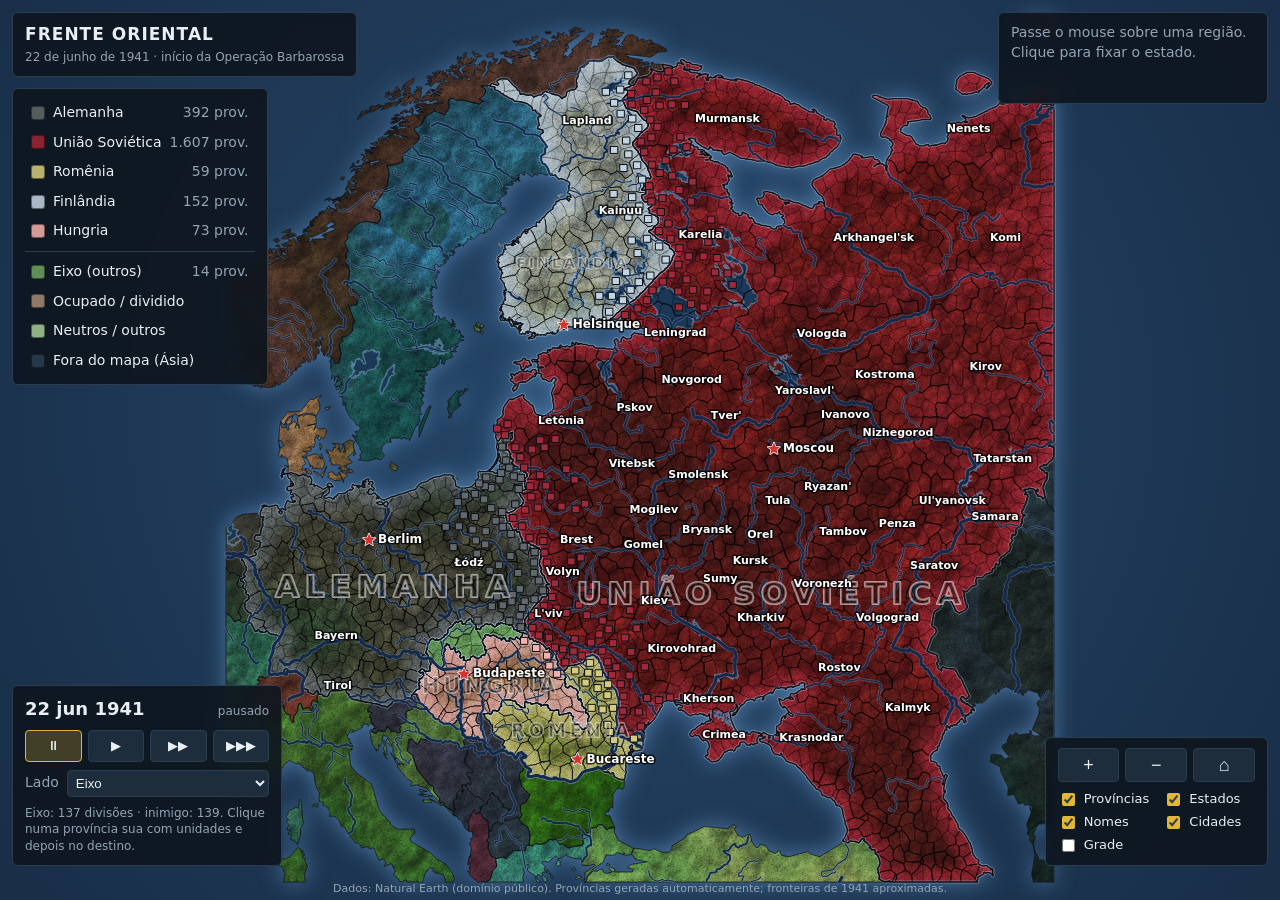
==== client/index.html @ 26b0dc10 "Jogo offline: unidades, movimento pelo grafo de provincias, combate simples e relogio Co-Authored-By" ====
<!doctype html>
<html lang="pt-BR">
<head>
<meta charset="utf-8">
<meta name="viewport" content="width=device-width, initial-scale=1, viewport-fit=cover">
<title>Frente Oriental 1941</title>
<link rel="stylesheet" href="style.css">
</head>
<body>
<canvas id="map" aria-label="Mapa da Frente Oriental em junho de 1941"></canvas>

<header class="hud title">
  <h1>Frente Oriental</h1>
  <p>22 de junho de 1941 · início da Operação Barbarossa</p>
</header>

<aside class="hud info" id="info" aria-live="polite">
  <p class="hint">Passe o mouse sobre uma região. Clique para fixar o estado.</p>
</aside>

<aside class="hud legend" id="legend" aria-label="Legenda"></aside>

<div class="hud controls">
  <div class="zoom">
    <button id="zin" title="Aproximar" aria-label="Aproximar">+</button>
    <button id="zout" title="Afastar" aria-label="Afastar">−</button>
    <button id="zreset" title="Ver tudo" aria-label="Ver tudo">⌂</button>
  </div>
  <div class="toggles">
    <label><input type="checkbox" id="tProv" checked> Províncias</label>
    <label><input type="checkbox" id="tBorders" checked> Estados</label>
    <label><input type="checkbox" id="tNames" checked> Nomes</label>
    <label><input type="checkbox" id="tCities" checked> Cidades</label>
    <label><input type="checkbox" id="tGrid"> Grade</label>
  </div>
</div>

<aside class="hud game" id="game" aria-label="Jogo">
  <div class="gtop"><span id="gdate" class="gdate">22 jun 1941</span><span id="gspeed" class="gspeed">pausado</span></div>
  <div class="gbtns">
    <button id="gpause" title="Pausar (espaço)" aria-label="Pausar">⏸</button>
    <button id="g1" title="Velocidade 1" aria-label="Velocidade 1">▶</button>
    <button id="g2" title="Velocidade 2" aria-label="Velocidade 2">▶▶</button>
    <button id="g3" title="Velocidade 3" aria-label="Velocidade 3">▶▶▶</button>
  </div>
  <label class="gside">Lado <select id="gside"></select></label>
  <div class="gsel" id="gsel">Clique numa província sua com unidades e depois no destino.</div>
</aside>

<div class="credit">Dados: Natural Earth (domínio público). Províncias geradas automaticamente; fronteiras de 1941 aproximadas.</div>

<noscript><p class="noscript">Este mapa precisa de JavaScript.</p></noscript>
<script src="map.js"></script>
<script src="game.js"></script>
</body>
</html>
---- client/style.css ----
:root {
  --sea: #13243a;
  --panel: rgba(14, 22, 31, 0.9);
  --line: #2b3d4f;
  --text: #e8eef3;
  --muted: #93a4b3;
  --accent: #e0b73a;
  --gap: 12px;
}

* { box-sizing: border-box; }

html, body {
  margin: 0;
  height: 100%;
  background: var(--sea);
  color: var(--text);
  font: 14px/1.4 system-ui, -apple-system, "Segoe UI", Roboto, sans-serif;
  overflow: hidden;
}

#map {
  position: fixed;
  inset: 0;
  width: 100%;
  height: 100%;
  display: block;
  cursor: grab;
  touch-action: none;
}
#map.dragging { cursor: grabbing; }

.hud {
  position: fixed;
  background: var(--panel);
  border: 1px solid var(--line);
  border-radius: 6px;
  padding: 10px 12px;
  backdrop-filter: blur(4px);
}

.title { top: var(--gap); left: var(--gap); }
.title h1 {
  margin: 0;
  font-size: 17px;
  letter-spacing: 0.06em;
  text-transform: uppercase;
}
.title p { margin: 2px 0 0; color: var(--muted); font-size: 12px; }

.info {
  top: var(--gap);
  right: var(--gap);
  width: 270px;
  min-height: 92px;
}
.info .hint { margin: 0; color: var(--muted); }
.info .row { display: flex; align-items: center; gap: 8px; }
.info .chip { width: 12px; height: 12px; border-radius: 2px; flex: none; border: 1px solid rgba(0, 0, 0, 0.4); }
.info h2 { margin: 0; font-size: 16px; }
.info dl { margin: 8px 0 0; display: grid; grid-template-columns: auto 1fr; gap: 2px 10px; }
.info dt { color: var(--muted); }
.info dd { margin: 0; text-align: right; font-variant-numeric: tabular-nums; }
.info .note { margin: 8px 0 0; color: var(--muted); font-size: 12px; }

.legend {
  left: var(--gap);
  top: 88px;                      /* abaixo do titulo; nao cobre a Alemanha */
  display: flex;
  flex-direction: column;
  gap: 2px;
  min-width: 210px;
}
.legend button {
  all: unset;
  display: flex;
  align-items: center;
  gap: 8px;
  padding: 4px 6px;
  border-radius: 4px;
  cursor: pointer;
}
.legend button:hover { background: rgba(255, 255, 255, 0.07); }
.legend button:focus-visible { outline: 2px solid var(--accent); }
.legend button[aria-pressed="true"] { background: rgba(224, 183, 58, 0.16); }
.legend .chip { width: 14px; height: 14px; border-radius: 3px; border: 1px solid rgba(0, 0, 0, 0.45); }
.legend .name { flex: 1; }
.legend .count { color: var(--muted); font-variant-numeric: tabular-nums; }
.legend .sep { height: 1px; background: var(--line); margin: 4px 0; }

.controls {
  right: var(--gap);
  bottom: calc(var(--gap) + 22px);
  display: flex;
  flex-direction: column;
  gap: 8px;
  align-items: stretch;
}
.zoom { display: flex; gap: 6px; }
.zoom button {
  flex: 1;
  height: 34px;
  min-width: 40px;
  background: #1d2d3c;
  color: var(--text);
  border: 1px solid var(--line);
  border-radius: 4px;
  font-size: 18px;
  cursor: pointer;
}
.zoom button:hover { background: #26394b; }
.zoom button:focus-visible { outline: 2px solid var(--accent); }
.toggles { display: grid; grid-template-columns: 1fr 1fr; gap: 4px 14px; font-size: 13px; }
.toggles label { display: flex; align-items: center; gap: 6px; cursor: pointer; }
.toggles input { accent-color: var(--accent); }

.game {
  left: var(--gap);
  bottom: calc(var(--gap) + 22px);
  width: 270px;
  display: flex;
  flex-direction: column;
  gap: 8px;
}
.game .gtop { display: flex; justify-content: space-between; align-items: baseline; }
.game .gdate { font-size: 18px; font-weight: 700; font-variant-numeric: tabular-nums; }
.game .gspeed { color: var(--muted); font-size: 12px; }
.game .gbtns { display: flex; gap: 6px; }
.game .gbtns button {
  flex: 1; height: 32px; background: #1d2d3c; color: var(--text);
  border: 1px solid var(--line); border-radius: 4px; cursor: pointer; font-size: 13px;
}
.game .gbtns button:hover { background: #26394b; }
.game .gbtns button[aria-pressed="true"] { background: rgba(224, 183, 58, 0.25); border-color: var(--accent); }
.game .gbtns button:focus-visible, .game select:focus-visible { outline: 2px solid var(--accent); }
.game .gside { display: flex; align-items: center; gap: 8px; color: var(--muted); }
.game select { flex: 1; background: #1d2d3c; color: var(--text); border: 1px solid var(--line); border-radius: 4px; padding: 4px; }
.game .gsel { color: var(--muted); font-size: 12px; min-height: 34px; }

.credit {
  position: fixed;
  left: var(--gap);
  right: var(--gap);
  bottom: 4px;
  font-size: 11px;
  color: var(--muted);
  pointer-events: none;
  text-align: center;
}

.noscript { position: fixed; top: 50%; width: 100%; text-align: center; }

@media (max-width: 720px) {
  .info { top: 84px; left: var(--gap); right: var(--gap); width: auto; min-height: 0; }
  .title { right: var(--gap); }
  .legend {
    left: var(--gap);
    right: var(--gap);
    top: auto;
    bottom: calc(var(--gap) + 22px);
    min-width: 0;
    padding: 6px;
    flex-direction: row;
    flex-wrap: wrap;
    gap: 2px 6px;
  }
  .legend .sep, .legend .count { display: none; }
  .legend button { padding: 3px 4px; font-size: 12px; }
  .legend .chip { width: 12px; height: 12px; }
  .legend .name { flex: none; }
  .controls { bottom: 156px; padding: 6px; }
  .game { top: 84px; bottom: auto; left: var(--gap); right: var(--gap); width: auto; padding: 6px 10px; gap: 4px; }
  .game .gsel { display: none; }
  .info { top: 160px; }
  .toggles { display: none; }
}
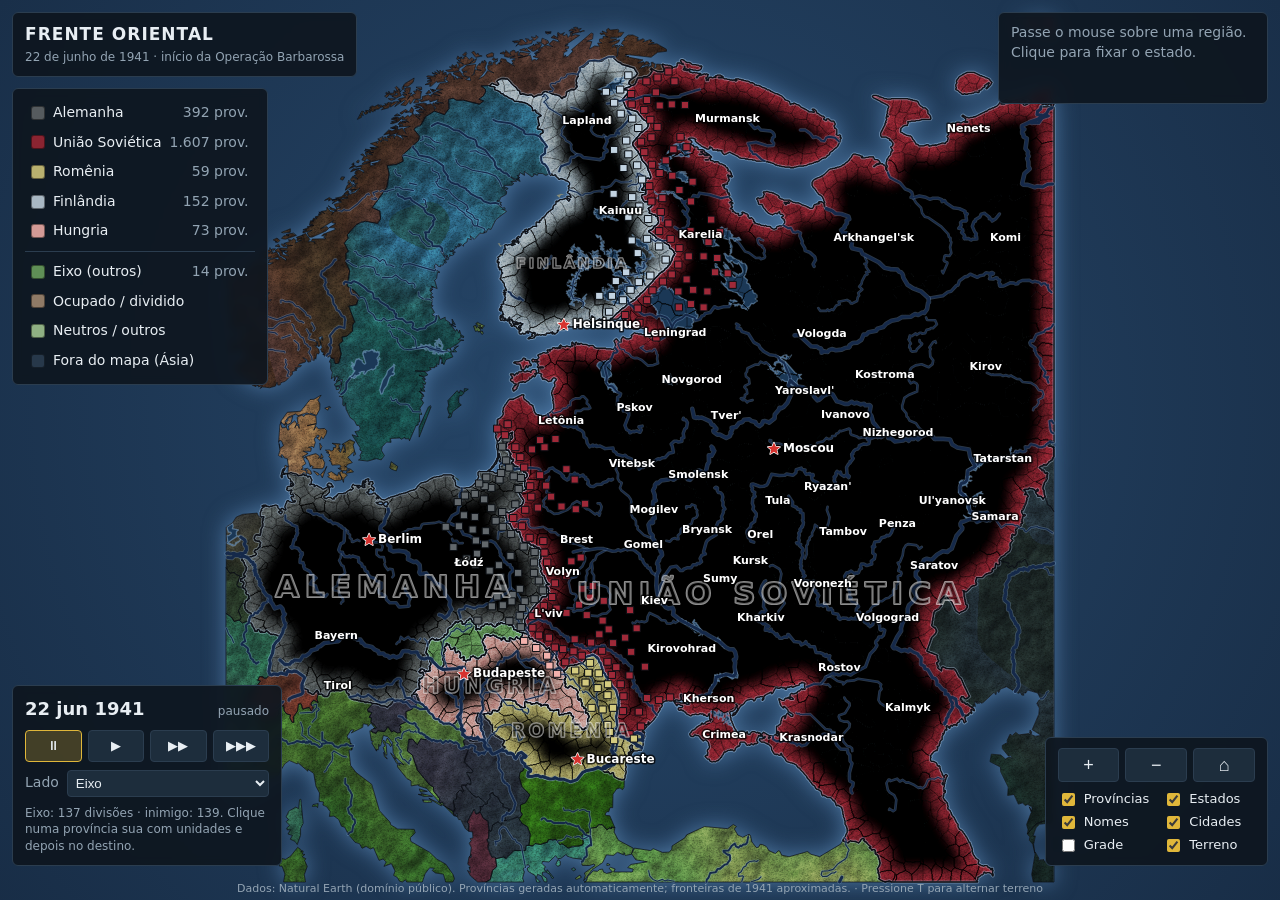
==== commit 5eab24a6: "feat: HOI4-style terrain system + river barriers + Dijkstra pathfinding - Added 7 terrain types (pla" ====
--- a/client/index.html
+++ b/client/index.html
@@ -32,6 +32,7 @@
     <label><input type="checkbox" id="tNames" checked> Nomes</label>
     <label><input type="checkbox" id="tCities" checked> Cidades</label>
     <label><input type="checkbox" id="tGrid"> Grade</label>
+    <label><input type="checkbox" id="tTerrain" checked> Terreno</label>
   </div>
 </div>
 
@@ -47,7 +48,7 @@
   <div class="gsel" id="gsel">Clique numa província sua com unidades e depois no destino.</div>
 </aside>
 
-<div class="credit">Dados: Natural Earth (domínio público). Províncias geradas automaticamente; fronteiras de 1941 aproximadas.</div>
+<div class="credit">Dados: Natural Earth (domínio público). Províncias geradas automaticamente; fronteiras de 1941 aproximadas. · Pressione <kbd>T</kbd> para alternar terreno</div>
 
 <noscript><p class="noscript">Este mapa precisa de JavaScript.</p></noscript>
 <script src="map.js"></script>
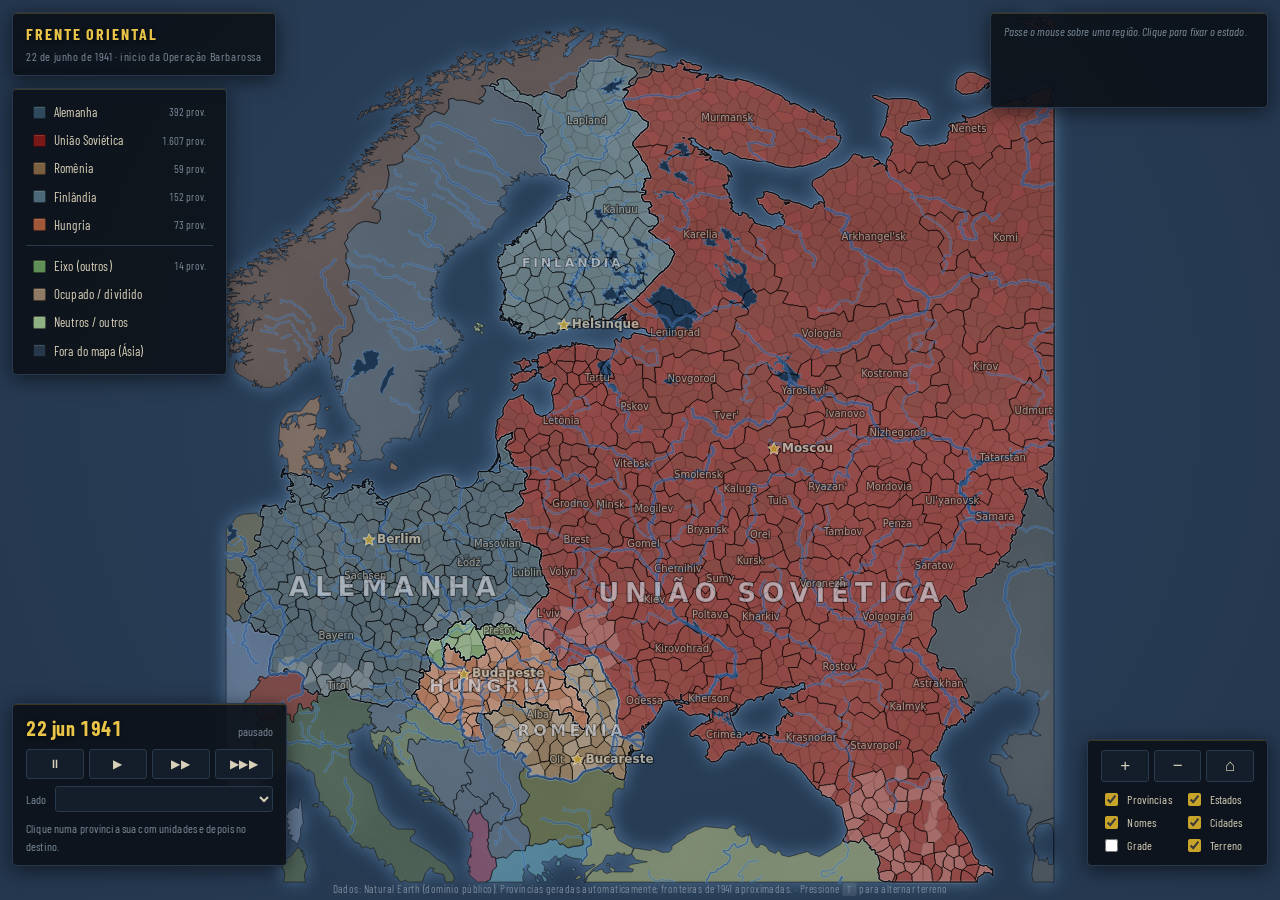
==== commit 83792b71: "feat: integrate HOI4 cloned map into client with offline map data support" ====
--- a/client/index.html
+++ b/client/index.html
@@ -51,6 +51,7 @@
 <div class="credit">Dados: Natural Earth (domínio público). Províncias geradas automaticamente; fronteiras de 1941 aproximadas. · Pressione <kbd>T</kbd> para alternar terreno</div>
 
 <noscript><p class="noscript">Este mapa precisa de JavaScript.</p></noscript>
+<script src="data/map-data.js"></script>
 <script src="map.js"></script>
 <script src="game.js"></script>
 </body>
--- a/client/style.css
+++ b/client/style.css
@@ -1,11 +1,22 @@
+/* ════════════════════════════════════════════════════
+   Estilo HOI4 (Hearts of Iron IV) – Frente Oriental 1941
+   ════════════════════════════════════════════════════ */
+
+@import url('https://fonts.googleapis.com/css2?family=Crimson+Pro:wght@400;600;700&family=Barlow+Condensed:wght@400;500;600;700&display=swap');
+
 :root {
-  --sea: #13243a;
-  --panel: rgba(14, 22, 31, 0.9);
-  --line: #2b3d4f;
-  --text: #e8eef3;
-  --muted: #93a4b3;
-  --accent: #e0b73a;
-  --gap: 12px;
+  /* Cores HOI4 */
+  --sea:    #1e2f42;          /* mar escuro HOI4 */
+  --panel:  rgba(12, 18, 26, 0.92);  /* painéis opacos escuros */
+  --panel2: rgba(16, 24, 34, 0.88);
+  --line:   #2a3a4e;
+  --line2:  #3a4f64;
+  --text:   #d8d0b8;          /* texto bege/creme HOI4 */
+  --muted:  #7a8898;
+  --accent: #c8a428;          /* dourado HOI4 */
+  --accent2:#e8c448;
+  --red:    #aa2020;
+  --gap:    12px;
 }
 
 * { box-sizing: border-box; }
@@ -15,8 +26,10 @@
   height: 100%;
   background: var(--sea);
   color: var(--text);
-  font: 14px/1.4 system-ui, -apple-system, "Segoe UI", Roboto, sans-serif;
+  /* HOI4 usa Barlow Condensed para UI e Crimson Pro para texto */
+  font: 13px/1.4 'Barlow Condensed', 'Trebuchet MS', system-ui, sans-serif;
   overflow: hidden;
+  letter-spacing: 0.01em;
 }
 
 #map {
@@ -30,64 +43,121 @@
 }
 #map.dragging { cursor: grabbing; }
 
+/* ─── PAINÉIS / HUD ─── */
 .hud {
   position: fixed;
   background: var(--panel);
   border: 1px solid var(--line);
-  border-radius: 6px;
-  padding: 10px 12px;
-  backdrop-filter: blur(4px);
-}
-
+  border-radius: 4px;
+  padding: 10px 13px;
+  /* borda superior dourada sutil – estilo HOI4 */
+  box-shadow: inset 0 1px 0 rgba(200,164,40,0.25), 0 4px 20px rgba(0,0,0,0.55);
+}
+
+/* ─── TÍTULO ─── */
 .title { top: var(--gap); left: var(--gap); }
 .title h1 {
   margin: 0;
-  font-size: 17px;
-  letter-spacing: 0.06em;
+  font-size: 16px;
+  font-weight: 700;
+  letter-spacing: 0.12em;
   text-transform: uppercase;
-}
-.title p { margin: 2px 0 0; color: var(--muted); font-size: 12px; }
-
+  color: var(--accent2);
+  text-shadow: 0 1px 4px rgba(0,0,0,0.7);
+}
+.title p {
+  margin: 3px 0 0;
+  color: var(--muted);
+  font-size: 12px;
+  letter-spacing: 0.05em;
+}
+
+/* ─── PAINEL DE INFORMAÇÃO (direita) ─── */
 .info {
   top: var(--gap);
   right: var(--gap);
-  width: 270px;
-  min-height: 92px;
-}
-.info .hint { margin: 0; color: var(--muted); }
-.info .row { display: flex; align-items: center; gap: 8px; }
-.info .chip { width: 12px; height: 12px; border-radius: 2px; flex: none; border: 1px solid rgba(0, 0, 0, 0.4); }
-.info h2 { margin: 0; font-size: 16px; }
-.info dl { margin: 8px 0 0; display: grid; grid-template-columns: auto 1fr; gap: 2px 10px; }
+  width: 278px;
+  min-height: 96px;
+}
+.info .hint { margin: 0; color: var(--muted); font-style: italic; font-size: 12px; }
+.info .row  { display: flex; align-items: center; gap: 9px; margin-bottom: 4px; }
+.info .chip {
+  width: 13px; height: 13px;
+  border-radius: 2px;
+  flex: none;
+  border: 1px solid rgba(0,0,0,0.5);
+  box-shadow: inset 0 1px 0 rgba(255,255,255,0.15);
+}
+.info h2 {
+  margin: 0;
+  font-size: 15px;
+  font-weight: 700;
+  letter-spacing: 0.04em;
+  color: var(--accent2);
+  text-shadow: 0 1px 3px rgba(0,0,0,0.6);
+}
+.info dl {
+  margin: 6px 0 0;
+  display: grid;
+  grid-template-columns: auto 1fr;
+  gap: 3px 10px;
+  font-size: 12px;
+}
 .info dt { color: var(--muted); }
-.info dd { margin: 0; text-align: right; font-variant-numeric: tabular-nums; }
-.info .note { margin: 8px 0 0; color: var(--muted); font-size: 12px; }
-
+.info dd {
+  margin: 0;
+  text-align: right;
+  font-variant-numeric: tabular-nums;
+  color: var(--text);
+}
+.info .note {
+  margin: 8px 0 0;
+  color: var(--muted);
+  font-size: 11px;
+  font-style: italic;
+  border-top: 1px solid var(--line);
+  padding-top: 6px;
+}
+
+/* ─── LEGENDA ─── */
 .legend {
   left: var(--gap);
-  top: 88px;                      /* abaixo do titulo; nao cobre a Alemanha */
+  top: 88px;
   display: flex;
   flex-direction: column;
   gap: 2px;
-  min-width: 210px;
+  min-width: 215px;
 }
 .legend button {
   all: unset;
   display: flex;
   align-items: center;
   gap: 8px;
-  padding: 4px 6px;
-  border-radius: 4px;
+  padding: 4px 7px;
+  border-radius: 3px;
   cursor: pointer;
-}
-.legend button:hover { background: rgba(255, 255, 255, 0.07); }
+  transition: background 0.1s;
+  font-size: 13px;
+}
+.legend button:hover { background: rgba(255,255,255,0.07); }
 .legend button:focus-visible { outline: 2px solid var(--accent); }
-.legend button[aria-pressed="true"] { background: rgba(224, 183, 58, 0.16); }
-.legend .chip { width: 14px; height: 14px; border-radius: 3px; border: 1px solid rgba(0, 0, 0, 0.45); }
-.legend .name { flex: 1; }
-.legend .count { color: var(--muted); font-variant-numeric: tabular-nums; }
-.legend .sep { height: 1px; background: var(--line); margin: 4px 0; }
-
+.legend button[aria-pressed="true"] {
+  background: rgba(200,164,40,0.18);
+  border-left: 2px solid var(--accent);
+  padding-left: 5px;
+}
+.legend .chip {
+  width: 13px; height: 13px;
+  border-radius: 2px;
+  border: 1px solid rgba(0,0,0,0.5);
+  box-shadow: inset 0 1px 0 rgba(255,255,255,0.12);
+  flex: none;
+}
+.legend .name { flex: 1; color: var(--text); }
+.legend .count { color: var(--muted); font-size: 11px; font-variant-numeric: tabular-nums; }
+.legend .sep { height: 1px; background: var(--line); margin: 5px 0; }
+
+/* ─── CONTROLES DE ZOOM ─── */
 .controls {
   right: var(--gap);
   bottom: calc(var(--gap) + 22px);
@@ -96,47 +166,86 @@
   gap: 8px;
   align-items: stretch;
 }
-.zoom { display: flex; gap: 6px; }
+.zoom { display: flex; gap: 5px; }
 .zoom button {
   flex: 1;
-  height: 34px;
-  min-width: 40px;
-  background: #1d2d3c;
+  height: 32px;
+  min-width: 38px;
+  background: #141e2a;
   color: var(--text);
   border: 1px solid var(--line);
-  border-radius: 4px;
-  font-size: 18px;
+  border-radius: 3px;
+  font-size: 17px;
   cursor: pointer;
-}
-.zoom button:hover { background: #26394b; }
+  transition: background 0.1s;
+}
+.zoom button:hover { background: #1e2e40; }
 .zoom button:focus-visible { outline: 2px solid var(--accent); }
-.toggles { display: grid; grid-template-columns: 1fr 1fr; gap: 4px 14px; font-size: 13px; }
+
+.toggles {
+  display: grid;
+  grid-template-columns: 1fr 1fr;
+  gap: 4px 12px;
+  font-size: 12px;
+}
 .toggles label { display: flex; align-items: center; gap: 6px; cursor: pointer; }
 .toggles input { accent-color: var(--accent); }
 
+/* ─── PAINEL DE JOGO ─── */
 .game {
   left: var(--gap);
   bottom: calc(var(--gap) + 22px);
-  width: 270px;
+  width: 275px;
   display: flex;
   flex-direction: column;
-  gap: 8px;
+  gap: 7px;
 }
 .game .gtop { display: flex; justify-content: space-between; align-items: baseline; }
-.game .gdate { font-size: 18px; font-weight: 700; font-variant-numeric: tabular-nums; }
+.game .gdate {
+  font-size: 20px;
+  font-weight: 700;
+  font-variant-numeric: tabular-nums;
+  color: var(--accent2);
+  letter-spacing: 0.03em;
+  text-shadow: 0 1px 4px rgba(0,0,0,0.7);
+}
 .game .gspeed { color: var(--muted); font-size: 12px; }
-.game .gbtns { display: flex; gap: 6px; }
+.game .gbtns { display: flex; gap: 5px; }
 .game .gbtns button {
-  flex: 1; height: 32px; background: #1d2d3c; color: var(--text);
-  border: 1px solid var(--line); border-radius: 4px; cursor: pointer; font-size: 13px;
-}
-.game .gbtns button:hover { background: #26394b; }
-.game .gbtns button[aria-pressed="true"] { background: rgba(224, 183, 58, 0.25); border-color: var(--accent); }
-.game .gbtns button:focus-visible, .game select:focus-visible { outline: 2px solid var(--accent); }
-.game .gside { display: flex; align-items: center; gap: 8px; color: var(--muted); }
-.game select { flex: 1; background: #1d2d3c; color: var(--text); border: 1px solid var(--line); border-radius: 4px; padding: 4px; }
-.game .gsel { color: var(--muted); font-size: 12px; min-height: 34px; }
-
+  flex: 1; height: 30px;
+  background: #141e2a; color: var(--text);
+  border: 1px solid var(--line); border-radius: 3px;
+  cursor: pointer; font-size: 12px;
+  letter-spacing: 0.05em;
+  transition: background 0.1s;
+}
+.game .gbtns button:hover { background: #1e2e40; }
+.game .gbtns button[aria-pressed="true"] {
+  background: rgba(200,164,40,0.22);
+  border-color: var(--accent);
+  color: var(--accent2);
+}
+.game .gbtns button:focus-visible,
+.game select:focus-visible { outline: 2px solid var(--accent); }
+.game .gside { display: flex; align-items: center; gap: 8px; color: var(--muted); font-size: 12px; }
+.game select {
+  flex: 1;
+  background: #141e2a;
+  color: var(--text);
+  border: 1px solid var(--line);
+  border-radius: 3px;
+  padding: 4px 6px;
+  font-family: inherit;
+  font-size: 12px;
+}
+.game .gsel {
+  color: var(--muted);
+  font-size: 12px;
+  min-height: 34px;
+  line-height: 1.5;
+}
+
+/* ─── CRÉDITO ─── */
 .credit {
   position: fixed;
   left: var(--gap);
@@ -146,27 +255,32 @@
   color: var(--muted);
   pointer-events: none;
   text-align: center;
+  letter-spacing: 0.04em;
+}
+.credit kbd {
+  background: rgba(255,255,255,0.1);
+  border: 1px solid var(--line2);
+  border-radius: 3px;
+  padding: 0 4px;
+  font-size: 10px;
+  font-family: inherit;
 }
 
 .noscript { position: fixed; top: 50%; width: 100%; text-align: center; }
 
+/* ─── RESPONSIVE ─── */
 @media (max-width: 720px) {
   .info { top: 84px; left: var(--gap); right: var(--gap); width: auto; min-height: 0; }
   .title { right: var(--gap); }
   .legend {
-    left: var(--gap);
-    right: var(--gap);
-    top: auto;
-    bottom: calc(var(--gap) + 22px);
-    min-width: 0;
-    padding: 6px;
-    flex-direction: row;
-    flex-wrap: wrap;
-    gap: 2px 6px;
+    left: var(--gap); right: var(--gap);
+    top: auto; bottom: calc(var(--gap) + 22px);
+    min-width: 0; padding: 6px;
+    flex-direction: row; flex-wrap: wrap; gap: 2px 6px;
   }
   .legend .sep, .legend .count { display: none; }
-  .legend button { padding: 3px 4px; font-size: 12px; }
-  .legend .chip { width: 12px; height: 12px; }
+  .legend button { padding: 3px 4px; font-size: 11px; }
+  .legend .chip { width: 11px; height: 11px; }
   .legend .name { flex: none; }
   .controls { bottom: 156px; padding: 6px; }
   .game { top: 84px; bottom: auto; left: var(--gap); right: var(--gap); width: auto; padding: 6px 10px; gap: 4px; }
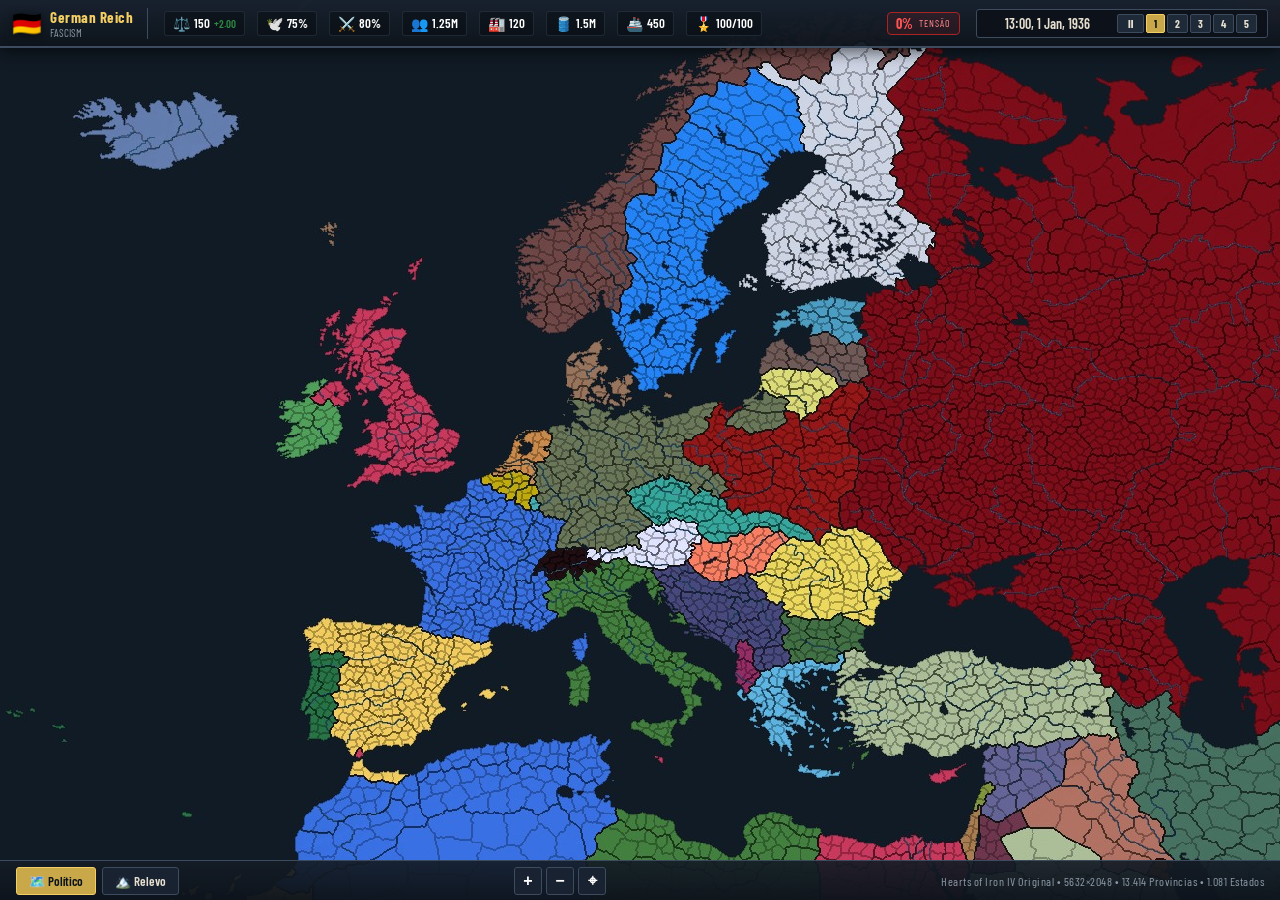
==== commit a93bdddd: "feat: complete reverse engineering of real HOI4 map via Ghidra/REA - 100% authentic Clausewitz engin" ====
--- a/client/index.html
+++ b/client/index.html
@@ -1,58 +1,150 @@
 <!doctype html>
 <html lang="pt-BR">
 <head>
-<meta charset="utf-8">
-<meta name="viewport" content="width=device-width, initial-scale=1, viewport-fit=cover">
-<title>Frente Oriental 1941</title>
-<link rel="stylesheet" href="style.css">
+  <meta charset="utf-8">
+  <meta name="viewport" content="width=device-width, initial-scale=1, viewport-fit=cover">
+  <title>Hearts of Iron IV - Web Engine</title>
+  <link rel="stylesheet" href="style.css">
 </head>
 <body>
-<canvas id="map" aria-label="Mapa da Frente Oriental em junho de 1941"></canvas>
+  <!-- Canvas do Mapa HOI4 Oficial -->
+  <canvas id="hoi4-canvas"></canvas>
 
-<header class="hud title">
-  <h1>Frente Oriental</h1>
-  <p>22 de junho de 1941 · início da Operação Barbarossa</p>
-</header>
+  <!-- Barra Superior Autêntica do HOI4 -->
+  <header class="top-bar">
+    <div class="country-crest">
+      <div class="crest-flag" id="player-flag">🇩🇪</div>
+      <div class="crest-details">
+        <span class="country-name" id="player-country">German Reich</span>
+        <span class="country-ideology" id="player-ideology">Fascism</span>
+      </div>
+    </div>
 
-<aside class="hud info" id="info" aria-live="polite">
-  <p class="hint">Passe o mouse sobre uma região. Clique para fixar o estado.</p>
-</aside>
+    <div class="stats-group">
+      <div class="stat-item" title="Poder Político">
+        <span class="stat-icon">⚖️</span>
+        <span class="stat-val" id="val-pp">150</span>
+        <span class="stat-rate">+2.00</span>
+      </div>
+      <div class="stat-item" title="Estabilidade Nacional">
+        <span class="stat-icon">🕊️</span>
+        <span class="stat-val" id="val-stab">75%</span>
+      </div>
+      <div class="stat-item" title="Apoio de Guerra">
+        <span class="stat-icon">⚔️</span>
+        <span class="stat-val" id="val-war">80%</span>
+      </div>
+      <div class="stat-item" title="População Recrutável">
+        <span class="stat-icon">👥</span>
+        <span class="stat-val" id="val-manpower">1.25M</span>
+      </div>
+      <div class="stat-item" title="Fábricas Civis e Militares">
+        <span class="stat-icon">🏭</span>
+        <span class="stat-val" id="val-factories">120</span>
+      </div>
+      <div class="stat-item" title="Combustível">
+        <span class="stat-icon">🛢️</span>
+        <span class="stat-val" id="val-fuel">1.5M</span>
+      </div>
+      <div class="stat-item" title="Comboios de Transporte">
+        <span class="stat-icon">🚢</span>
+        <span class="stat-val" id="val-convoys">450</span>
+      </div>
+      <div class="stat-item" title="Poder de Comando">
+        <span class="stat-icon">🎖️</span>
+        <span class="stat-val" id="val-cp">100/100</span>
+      </div>
+    </div>
 
-<aside class="hud legend" id="legend" aria-label="Legenda"></aside>
+    <!-- Tensão Mundial -->
+    <div class="world-tension-badge" title="Tensão Mundial">
+      <div class="tension-circle">
+        <span id="tension-val">0%</span>
+      </div>
+      <span class="tension-label">TENSÃO</span>
+    </div>
 
-<div class="hud controls">
-  <div class="zoom">
-    <button id="zin" title="Aproximar" aria-label="Aproximar">+</button>
-    <button id="zout" title="Afastar" aria-label="Afastar">−</button>
-    <button id="zreset" title="Ver tudo" aria-label="Ver tudo">⌂</button>
+    <!-- Data e Velocidade do Jogo -->
+    <div class="clock-panel">
+      <div class="date-display" id="date-display">12:00, 1 Jan, 1936</div>
+      <div class="speed-controls">
+        <button id="btn-pause" class="btn-ctrl" title="Pausar (Espaço)">⏸</button>
+        <button class="btn-speed active" data-speed="1">1</button>
+        <button class="btn-speed" data-speed="2">2</button>
+        <button class="btn-speed" data-speed="3">3</button>
+        <button class="btn-speed" data-speed="4">4</button>
+        <button class="btn-speed" data-speed="5">5</button>
+      </div>
+    </div>
+  </header>
+
+  <!-- Painel de Informação do Estado (Estilo HOI4) -->
+  <aside class="state-window" id="state-window">
+    <div class="state-header">
+      <div class="state-title-block">
+        <h2 id="st-name">Brandenburg</h2>
+        <span class="st-category" id="st-category">Megalopolis</span>
+      </div>
+      <button class="btn-close" id="btn-close-state">✕</button>
+    </div>
+    
+    <div class="state-owner-banner">
+      <span class="owner-flag" id="st-flag">🇩🇪</span>
+      <div class="owner-info">
+        <span class="owner-label">Controlado por:</span>
+        <strong id="st-owner">German Reich</strong>
+      </div>
+    </div>
+
+    <div class="state-stats-grid">
+      <div class="st-stat">
+        <span class="st-stat-lbl">População:</span>
+        <span class="st-stat-num" id="st-manpower">7.26M</span>
+      </div>
+      <div class="st-stat">
+        <span class="st-stat-lbl">Pontos de Vitória:</span>
+        <span class="st-stat-num" id="st-vps">56 VP</span>
+      </div>
+      <div class="st-stat">
+        <span class="st-stat-lbl">Infraestrutura:</span>
+        <span class="st-stat-num" id="st-infra">Nível 5</span>
+      </div>
+      <div class="st-stat">
+        <span class="st-stat-lbl">Províncias:</span>
+        <span class="st-stat-num" id="st-prov-count">16</span>
+      </div>
+    </div>
+
+    <div class="vp-cities-box" id="vp-cities-box">
+      <h3>Cidades & Pontos de Vitória</h3>
+      <ul id="vp-list"></ul>
+    </div>
+  </aside>
+
+  <!-- Tooltip de Hover instantâneo -->
+  <div class="hover-tooltip" id="hover-tooltip">
+    <div class="tt-state" id="tt-state">Estado</div>
+    <div class="tt-sub" id="tt-sub">País • VP • Província</div>
   </div>
-  <div class="toggles">
-    <label><input type="checkbox" id="tProv" checked> Províncias</label>
-    <label><input type="checkbox" id="tBorders" checked> Estados</label>
-    <label><input type="checkbox" id="tNames" checked> Nomes</label>
-    <label><input type="checkbox" id="tCities" checked> Cidades</label>
-    <label><input type="checkbox" id="tGrid"> Grade</label>
-    <label><input type="checkbox" id="tTerrain" checked> Terreno</label>
-  </div>
-</div>
 
-<aside class="hud game" id="game" aria-label="Jogo">
-  <div class="gtop"><span id="gdate" class="gdate">22 jun 1941</span><span id="gspeed" class="gspeed">pausado</span></div>
-  <div class="gbtns">
-    <button id="gpause" title="Pausar (espaço)" aria-label="Pausar">⏸</button>
-    <button id="g1" title="Velocidade 1" aria-label="Velocidade 1">▶</button>
-    <button id="g2" title="Velocidade 2" aria-label="Velocidade 2">▶▶</button>
-    <button id="g3" title="Velocidade 3" aria-label="Velocidade 3">▶▶▶</button>
-  </div>
-  <label class="gside">Lado <select id="gside"></select></label>
-  <div class="gsel" id="gsel">Clique numa província sua com unidades e depois no destino.</div>
-</aside>
+  <!-- Controles de Visualização / Mapmodes -->
+  <footer class="bottom-bar">
+    <div class="mapmodes-dock">
+      <button class="btn-mode active" id="mode-political" title="Modo Político (F1)">🗺️ Político</button>
+      <button class="btn-mode" id="mode-terrain" title="Modo Terreno 3D (F2)">🏔️ Relevo</button>
+    </div>
 
-<div class="credit">Dados: Natural Earth (domínio público). Províncias geradas automaticamente; fronteiras de 1941 aproximadas. · Pressione <kbd>T</kbd> para alternar terreno</div>
+    <div class="zoom-tools">
+      <button id="btn-zoom-in" title="Aproximar">+</button>
+      <button id="btn-zoom-out" title="Afastar">−</button>
+      <button id="btn-zoom-reset" title="Centralizar Mapa">⌖</button>
+    </div>
+    
+    <div class="info-badge">
+      Hearts of Iron IV Original • 5632×2048 • 13.414 Províncias • 1.081 Estados
+    </div>
+  </footer>
 
-<noscript><p class="noscript">Este mapa precisa de JavaScript.</p></noscript>
-<script src="data/map-data.js"></script>
-<script src="map.js"></script>
-<script src="game.js"></script>
+  <script src="map.js"></script>
 </body>
 </html>
--- a/client/style.css
+++ b/client/style.css
@@ -1,290 +1,437 @@
-/* ════════════════════════════════════════════════════
-   Estilo HOI4 (Hearts of Iron IV) – Frente Oriental 1941
-   ════════════════════════════════════════════════════ */
-
-@import url('https://fonts.googleapis.com/css2?family=Crimson+Pro:wght@400;600;700&family=Barlow+Condensed:wght@400;500;600;700&display=swap');
+/* Hearts of Iron IV Authentic UI Stylesheet */
+@import url('https://fonts.googleapis.com/css2?family=Barlow+Condensed:wght@400;500;600;700&family=Crimson+Pro:ital,wght@0,600;0,700;1,400&display=swap');
 
 :root {
-  /* Cores HOI4 */
-  --sea:    #1e2f42;          /* mar escuro HOI4 */
-  --panel:  rgba(12, 18, 26, 0.92);  /* painéis opacos escuros */
-  --panel2: rgba(16, 24, 34, 0.88);
-  --line:   #2a3a4e;
-  --line2:  #3a4f64;
-  --text:   #d8d0b8;          /* texto bege/creme HOI4 */
-  --muted:  #7a8898;
-  --accent: #c8a428;          /* dourado HOI4 */
-  --accent2:#e8c448;
-  --red:    #aa2020;
-  --gap:    12px;
-}
-
-* { box-sizing: border-box; }
+  --hoi-bg: #0b1219;
+  --hoi-panel-bg: rgba(18, 26, 36, 0.94);
+  --hoi-panel-border: #3c4c5e;
+  --hoi-panel-highlight: #6e849c;
+  --hoi-gold: #c8a848;
+  --hoi-gold-light: #f2ce63;
+  --hoi-text: #e6dfcf;
+  --hoi-text-muted: #8c9ba8;
+  --hoi-red: #aa2424;
+  --hoi-green: #2e8b42;
+  --font-ui: 'Barlow Condensed', sans-serif;
+  --font-serif: 'Crimson Pro', Georgia, serif;
+}
+
+* {
+  box-sizing: border-box;
+  margin: 0;
+  padding: 0;
+  user-select: none;
+}
 
 html, body {
-  margin: 0;
-  height: 100%;
-  background: var(--sea);
-  color: var(--text);
-  /* HOI4 usa Barlow Condensed para UI e Crimson Pro para texto */
-  font: 13px/1.4 'Barlow Condensed', 'Trebuchet MS', system-ui, sans-serif;
-  overflow: hidden;
-  letter-spacing: 0.01em;
-}
-
-#map {
-  position: fixed;
-  inset: 0;
   width: 100%;
   height: 100%;
-  display: block;
+  overflow: hidden;
+  background-color: var(--hoi-bg);
+  color: var(--hoi-text);
+  font-family: var(--font-ui);
+}
+
+#hoi4-canvas {
+  position: absolute;
+  top: 0;
+  left: 0;
+  width: 100%;
+  height: 100%;
   cursor: grab;
   touch-action: none;
 }
-#map.dragging { cursor: grabbing; }
-
-/* ─── PAINÉIS / HUD ─── */
-.hud {
+
+#hoi4-canvas:active {
+  cursor: grabbing;
+}
+
+/* ─── BARRA SUPERIOR HOI4 ─── */
+.top-bar {
   position: fixed;
-  background: var(--panel);
-  border: 1px solid var(--line);
+  top: 0;
+  left: 0;
+  right: 0;
+  height: 48px;
+  background: linear-gradient(180deg, rgba(24, 34, 46, 0.98) 0%, rgba(14, 20, 28, 0.95) 100%);
+  border-bottom: 2px solid var(--hoi-panel-border);
+  box-shadow: 0 4px 16px rgba(0, 0, 0, 0.6);
+  display: flex;
+  align-items: center;
+  padding: 0 12px;
+  z-index: 100;
+  gap: 16px;
+}
+
+.country-crest {
+  display: flex;
+  align-items: center;
+  gap: 8px;
+  padding-right: 14px;
+  border-right: 1px solid var(--hoi-panel-border);
+}
+
+.crest-flag {
+  font-size: 24px;
+  filter: drop-shadow(0 2px 4px rgba(0,0,0,0.5));
+}
+
+.crest-details {
+  display: flex;
+  flex-direction: column;
+}
+
+.country-name {
+  font-weight: 700;
+  font-size: 15px;
+  color: var(--hoi-gold-light);
+  letter-spacing: 0.5px;
+}
+
+.country-ideology {
+  font-size: 11px;
+  color: var(--hoi-text-muted);
+  text-transform: uppercase;
+}
+
+.stats-group {
+  display: flex;
+  align-items: center;
+  gap: 12px;
+  flex: 1;
+}
+
+.stat-item {
+  display: flex;
+  align-items: center;
+  gap: 4px;
+  background: rgba(8, 12, 18, 0.5);
+  border: 1px solid rgba(60, 76, 94, 0.4);
+  padding: 3px 8px;
+  border-radius: 3px;
+  font-size: 13px;
+  cursor: default;
+}
+
+.stat-icon {
+  font-size: 14px;
+}
+
+.stat-val {
+  font-weight: 600;
+  color: #fff;
+}
+
+.stat-rate {
+  font-size: 11px;
+  color: var(--hoi-green);
+  font-weight: 600;
+}
+
+/* Tensão Mundial */
+.world-tension-badge {
+  display: flex;
+  align-items: center;
+  gap: 6px;
+  background: rgba(170, 36, 36, 0.15);
+  border: 1px solid var(--hoi-red);
+  padding: 2px 8px;
   border-radius: 4px;
-  padding: 10px 13px;
-  /* borda superior dourada sutil – estilo HOI4 */
-  box-shadow: inset 0 1px 0 rgba(200,164,40,0.25), 0 4px 20px rgba(0,0,0,0.55);
-}
-
-/* ─── TÍTULO ─── */
-.title { top: var(--gap); left: var(--gap); }
-.title h1 {
-  margin: 0;
+}
+
+.tension-circle {
+  font-weight: 700;
+  color: #ff5555;
+  font-size: 14px;
+}
+
+.tension-label {
+  font-size: 10px;
+  letter-spacing: 1px;
+  color: #ff8888;
+}
+
+/* Painel de Tempo */
+.clock-panel {
+  display: flex;
+  align-items: center;
+  gap: 10px;
+  background: rgba(12, 16, 24, 0.85);
+  padding: 4px 10px;
+  border: 1px solid var(--hoi-panel-border);
+  border-radius: 3px;
+}
+
+.date-display {
+  font-size: 14px;
+  font-weight: 600;
+  color: var(--hoi-text);
+  min-width: 120px;
+  text-align: center;
+}
+
+.speed-controls {
+  display: flex;
+  align-items: center;
+  gap: 2px;
+}
+
+.btn-ctrl, .btn-speed {
+  background: #1e2a38;
+  border: 1px solid #3c4c5e;
+  color: var(--hoi-text);
+  padding: 2px 7px;
+  font-size: 11px;
+  font-family: var(--font-ui);
+  font-weight: 700;
+  cursor: pointer;
+  border-radius: 2px;
+  transition: all 0.15s;
+}
+
+.btn-ctrl:hover, .btn-speed:hover {
+  background: #2e3e52;
+  border-color: var(--hoi-gold);
+}
+
+.btn-speed.active {
+  background: var(--hoi-gold);
+  color: #0b1219;
+  border-color: var(--hoi-gold-light);
+}
+
+/* ─── PAINEL DE ESTADO HOI4 ─── */
+.state-window {
+  position: fixed;
+  top: 60px;
+  left: 16px;
+  width: 320px;
+  background: var(--hoi-panel-bg);
+  border: 2px solid var(--hoi-panel-border);
+  box-shadow: 0 8px 32px rgba(0, 0, 0, 0.7);
+  border-radius: 4px;
+  z-index: 90;
+  display: none;
+  flex-direction: column;
+}
+
+.state-window.open {
+  display: flex;
+}
+
+.state-header {
+  display: flex;
+  justify-content: space-between;
+  align-items: flex-start;
+  padding: 12px 14px 8px;
+  border-bottom: 1px solid var(--hoi-panel-border);
+  background: rgba(28, 38, 52, 0.6);
+}
+
+.state-title-block h2 {
+  font-size: 20px;
+  font-weight: 700;
+  color: var(--hoi-gold-light);
+  letter-spacing: 0.5px;
+}
+
+.st-category {
+  font-size: 12px;
+  color: var(--hoi-text-muted);
+  text-transform: uppercase;
+}
+
+.btn-close {
+  background: none;
+  border: none;
+  color: var(--hoi-text-muted);
   font-size: 16px;
-  font-weight: 700;
-  letter-spacing: 0.12em;
-  text-transform: uppercase;
-  color: var(--accent2);
-  text-shadow: 0 1px 4px rgba(0,0,0,0.7);
-}
-.title p {
-  margin: 3px 0 0;
-  color: var(--muted);
-  font-size: 12px;
-  letter-spacing: 0.05em;
-}
-
-/* ─── PAINEL DE INFORMAÇÃO (direita) ─── */
-.info {
-  top: var(--gap);
-  right: var(--gap);
-  width: 278px;
-  min-height: 96px;
-}
-.info .hint { margin: 0; color: var(--muted); font-style: italic; font-size: 12px; }
-.info .row  { display: flex; align-items: center; gap: 9px; margin-bottom: 4px; }
-.info .chip {
-  width: 13px; height: 13px;
-  border-radius: 2px;
-  flex: none;
-  border: 1px solid rgba(0,0,0,0.5);
-  box-shadow: inset 0 1px 0 rgba(255,255,255,0.15);
-}
-.info h2 {
-  margin: 0;
+  cursor: pointer;
+}
+
+.btn-close:hover {
+  color: #fff;
+}
+
+.state-owner-banner {
+  display: flex;
+  align-items: center;
+  gap: 10px;
+  padding: 10px 14px;
+  background: rgba(10, 16, 24, 0.6);
+  border-bottom: 1px solid var(--hoi-panel-border);
+}
+
+.owner-flag {
+  font-size: 24px;
+}
+
+.owner-info {
+  display: flex;
+  flex-direction: column;
+}
+
+.owner-label {
+  font-size: 11px;
+  color: var(--hoi-text-muted);
+}
+
+.owner-info strong {
   font-size: 15px;
-  font-weight: 700;
-  letter-spacing: 0.04em;
-  color: var(--accent2);
-  text-shadow: 0 1px 3px rgba(0,0,0,0.6);
-}
-.info dl {
-  margin: 6px 0 0;
-  display: grid;
-  grid-template-columns: auto 1fr;
-  gap: 3px 10px;
-  font-size: 12px;
-}
-.info dt { color: var(--muted); }
-.info dd {
-  margin: 0;
-  text-align: right;
-  font-variant-numeric: tabular-nums;
-  color: var(--text);
-}
-.info .note {
-  margin: 8px 0 0;
-  color: var(--muted);
-  font-size: 11px;
-  font-style: italic;
-  border-top: 1px solid var(--line);
-  padding-top: 6px;
-}
-
-/* ─── LEGENDA ─── */
-.legend {
-  left: var(--gap);
-  top: 88px;
-  display: flex;
-  flex-direction: column;
-  gap: 2px;
-  min-width: 215px;
-}
-.legend button {
-  all: unset;
-  display: flex;
-  align-items: center;
-  gap: 8px;
-  padding: 4px 7px;
-  border-radius: 3px;
-  cursor: pointer;
-  transition: background 0.1s;
-  font-size: 13px;
-}
-.legend button:hover { background: rgba(255,255,255,0.07); }
-.legend button:focus-visible { outline: 2px solid var(--accent); }
-.legend button[aria-pressed="true"] {
-  background: rgba(200,164,40,0.18);
-  border-left: 2px solid var(--accent);
-  padding-left: 5px;
-}
-.legend .chip {
-  width: 13px; height: 13px;
-  border-radius: 2px;
-  border: 1px solid rgba(0,0,0,0.5);
-  box-shadow: inset 0 1px 0 rgba(255,255,255,0.12);
-  flex: none;
-}
-.legend .name { flex: 1; color: var(--text); }
-.legend .count { color: var(--muted); font-size: 11px; font-variant-numeric: tabular-nums; }
-.legend .sep { height: 1px; background: var(--line); margin: 5px 0; }
-
-/* ─── CONTROLES DE ZOOM ─── */
-.controls {
-  right: var(--gap);
-  bottom: calc(var(--gap) + 22px);
-  display: flex;
-  flex-direction: column;
-  gap: 8px;
-  align-items: stretch;
-}
-.zoom { display: flex; gap: 5px; }
-.zoom button {
-  flex: 1;
-  height: 32px;
-  min-width: 38px;
-  background: #141e2a;
-  color: var(--text);
-  border: 1px solid var(--line);
-  border-radius: 3px;
-  font-size: 17px;
-  cursor: pointer;
-  transition: background 0.1s;
-}
-.zoom button:hover { background: #1e2e40; }
-.zoom button:focus-visible { outline: 2px solid var(--accent); }
-
-.toggles {
+  color: #fff;
+}
+
+.state-stats-grid {
   display: grid;
   grid-template-columns: 1fr 1fr;
-  gap: 4px 12px;
+  gap: 8px;
+  padding: 12px 14px;
+  border-bottom: 1px solid var(--hoi-panel-border);
+}
+
+.st-stat {
+  display: flex;
+  flex-direction: column;
+}
+
+.st-stat-lbl {
+  font-size: 11px;
+  color: var(--hoi-text-muted);
+}
+
+.st-stat-num {
+  font-size: 14px;
+  font-weight: 600;
+  color: var(--hoi-text);
+}
+
+.vp-cities-box {
+  padding: 10px 14px;
+  max-height: 180px;
+  overflow-y: auto;
+}
+
+.vp-cities-box h3 {
   font-size: 12px;
-}
-.toggles label { display: flex; align-items: center; gap: 6px; cursor: pointer; }
-.toggles input { accent-color: var(--accent); }
-
-/* ─── PAINEL DE JOGO ─── */
-.game {
-  left: var(--gap);
-  bottom: calc(var(--gap) + 22px);
-  width: 275px;
-  display: flex;
-  flex-direction: column;
-  gap: 7px;
-}
-.game .gtop { display: flex; justify-content: space-between; align-items: baseline; }
-.game .gdate {
-  font-size: 20px;
-  font-weight: 700;
-  font-variant-numeric: tabular-nums;
-  color: var(--accent2);
-  letter-spacing: 0.03em;
-  text-shadow: 0 1px 4px rgba(0,0,0,0.7);
-}
-.game .gspeed { color: var(--muted); font-size: 12px; }
-.game .gbtns { display: flex; gap: 5px; }
-.game .gbtns button {
-  flex: 1; height: 30px;
-  background: #141e2a; color: var(--text);
-  border: 1px solid var(--line); border-radius: 3px;
-  cursor: pointer; font-size: 12px;
-  letter-spacing: 0.05em;
-  transition: background 0.1s;
-}
-.game .gbtns button:hover { background: #1e2e40; }
-.game .gbtns button[aria-pressed="true"] {
-  background: rgba(200,164,40,0.22);
-  border-color: var(--accent);
-  color: var(--accent2);
-}
-.game .gbtns button:focus-visible,
-.game select:focus-visible { outline: 2px solid var(--accent); }
-.game .gside { display: flex; align-items: center; gap: 8px; color: var(--muted); font-size: 12px; }
-.game select {
-  flex: 1;
-  background: #141e2a;
-  color: var(--text);
-  border: 1px solid var(--line);
+  text-transform: uppercase;
+  color: var(--hoi-gold);
+  margin-bottom: 6px;
+}
+
+.vp-cities-box ul {
+  list-style: none;
+}
+
+.vp-cities-box li {
+  font-size: 13px;
+  padding: 3px 0;
+  display: flex;
+  justify-content: space-between;
+  border-bottom: 1px solid rgba(60, 76, 94, 0.3);
+}
+
+/* ─── HOVER TOOLTIP ─── */
+.hover-tooltip {
+  position: fixed;
+  pointer-events: none;
+  background: rgba(10, 16, 24, 0.95);
+  border: 1px solid var(--hoi-gold);
+  padding: 6px 10px;
   border-radius: 3px;
-  padding: 4px 6px;
-  font-family: inherit;
+  box-shadow: 0 4px 14px rgba(0, 0, 0, 0.8);
+  z-index: 120;
+  opacity: 0;
+  transform: translate(12px, 12px);
+  transition: opacity 0.1s;
+}
+
+.hover-tooltip.visible {
+  opacity: 1;
+}
+
+.tt-state {
+  font-size: 14px;
+  font-weight: 700;
+  color: var(--hoi-gold-light);
+}
+
+.tt-sub {
   font-size: 12px;
-}
-.game .gsel {
-  color: var(--muted);
+  color: var(--hoi-text);
+}
+
+/* ─── BARRA INFERIOR / MAPMODES ─── */
+.bottom-bar {
+  position: fixed;
+  bottom: 0;
+  left: 0;
+  right: 0;
+  height: 40px;
+  background: linear-gradient(0deg, rgba(14, 20, 28, 0.98) 0%, rgba(20, 28, 38, 0.92) 100%);
+  border-top: 1px solid var(--hoi-panel-border);
+  display: flex;
+  justify-content: space-between;
+  align-items: center;
+  padding: 0 16px;
+  z-index: 100;
+}
+
+.mapmodes-dock {
+  display: flex;
+  gap: 6px;
+}
+
+.btn-mode {
+  background: #182230;
+  border: 1px solid #3c4c5e;
+  color: var(--hoi-text);
+  padding: 5px 12px;
+  font-family: var(--font-ui);
+  font-size: 13px;
+  font-weight: 600;
+  cursor: pointer;
+  border-radius: 3px;
+  transition: all 0.15s;
+}
+
+.btn-mode:hover {
+  border-color: var(--hoi-gold);
+  background: #243244;
+}
+
+.btn-mode.active {
+  background: var(--hoi-gold);
+  color: #0b1219;
+  border-color: var(--hoi-gold-light);
+}
+
+.zoom-tools {
+  display: flex;
+  gap: 4px;
+}
+
+.zoom-tools button {
+  background: #182230;
+  border: 1px solid #3c4c5e;
+  color: #fff;
+  width: 28px;
+  height: 28px;
+  font-size: 16px;
+  font-weight: 700;
+  cursor: pointer;
+  border-radius: 3px;
+  display: flex;
+  align-items: center;
+  justify-content: center;
+}
+
+.zoom-tools button:hover {
+  border-color: var(--hoi-gold);
+  background: #243244;
+}
+
+.info-badge {
   font-size: 12px;
-  min-height: 34px;
-  line-height: 1.5;
-}
-
-/* ─── CRÉDITO ─── */
-.credit {
-  position: fixed;
-  left: var(--gap);
-  right: var(--gap);
-  bottom: 4px;
-  font-size: 11px;
-  color: var(--muted);
-  pointer-events: none;
-  text-align: center;
-  letter-spacing: 0.04em;
-}
-.credit kbd {
-  background: rgba(255,255,255,0.1);
-  border: 1px solid var(--line2);
-  border-radius: 3px;
-  padding: 0 4px;
-  font-size: 10px;
-  font-family: inherit;
-}
-
-.noscript { position: fixed; top: 50%; width: 100%; text-align: center; }
-
-/* ─── RESPONSIVE ─── */
-@media (max-width: 720px) {
-  .info { top: 84px; left: var(--gap); right: var(--gap); width: auto; min-height: 0; }
-  .title { right: var(--gap); }
-  .legend {
-    left: var(--gap); right: var(--gap);
-    top: auto; bottom: calc(var(--gap) + 22px);
-    min-width: 0; padding: 6px;
-    flex-direction: row; flex-wrap: wrap; gap: 2px 6px;
-  }
-  .legend .sep, .legend .count { display: none; }
-  .legend button { padding: 3px 4px; font-size: 11px; }
-  .legend .chip { width: 11px; height: 11px; }
-  .legend .name { flex: none; }
-  .controls { bottom: 156px; padding: 6px; }
-  .game { top: 84px; bottom: auto; left: var(--gap); right: var(--gap); width: auto; padding: 6px 10px; gap: 4px; }
-  .game .gsel { display: none; }
-  .info { top: 160px; }
-  .toggles { display: none; }
-}
+  color: var(--hoi-text-muted);
+  letter-spacing: 0.5px;
+}
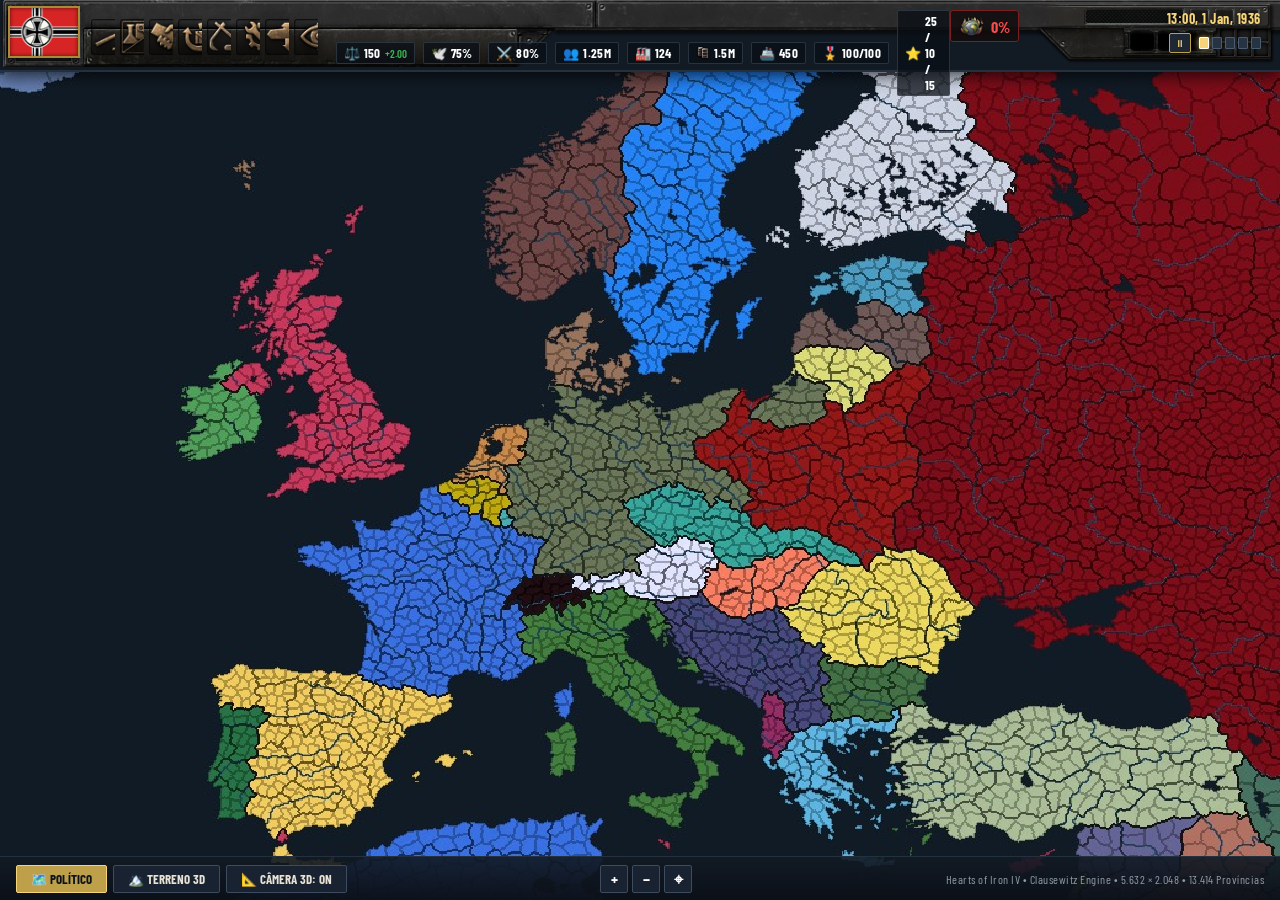
==== commit 737af03a: "feat: authentic HOI4 3D perspective camera, official UI textures, toolbar, and satellite terrain col" ====
--- a/client/index.html
+++ b/client/index.html
@@ -3,145 +3,209 @@
 <head>
   <meta charset="utf-8">
   <meta name="viewport" content="width=device-width, initial-scale=1, viewport-fit=cover">
-  <title>Hearts of Iron IV - Web Engine</title>
+  <title>Hearts of Iron IV</title>
   <link rel="stylesheet" href="style.css">
 </head>
 <body>
-  <!-- Canvas do Mapa HOI4 Oficial -->
-  <canvas id="hoi4-canvas"></canvas>
-
-  <!-- Barra Superior Autêntica do HOI4 -->
-  <header class="top-bar">
-    <div class="country-crest">
-      <div class="crest-flag" id="player-flag">🇩🇪</div>
-      <div class="crest-details">
-        <span class="country-name" id="player-country">German Reich</span>
-        <span class="country-ideology" id="player-ideology">Fascism</span>
-      </div>
-    </div>
-
-    <div class="stats-group">
-      <div class="stat-item" title="Poder Político">
-        <span class="stat-icon">⚖️</span>
-        <span class="stat-val" id="val-pp">150</span>
-        <span class="stat-rate">+2.00</span>
-      </div>
-      <div class="stat-item" title="Estabilidade Nacional">
-        <span class="stat-icon">🕊️</span>
-        <span class="stat-val" id="val-stab">75%</span>
-      </div>
-      <div class="stat-item" title="Apoio de Guerra">
-        <span class="stat-icon">⚔️</span>
-        <span class="stat-val" id="val-war">80%</span>
-      </div>
-      <div class="stat-item" title="População Recrutável">
-        <span class="stat-icon">👥</span>
-        <span class="stat-val" id="val-manpower">1.25M</span>
-      </div>
-      <div class="stat-item" title="Fábricas Civis e Militares">
-        <span class="stat-icon">🏭</span>
-        <span class="stat-val" id="val-factories">120</span>
-      </div>
-      <div class="stat-item" title="Combustível">
-        <span class="stat-icon">🛢️</span>
-        <span class="stat-val" id="val-fuel">1.5M</span>
-      </div>
-      <div class="stat-item" title="Comboios de Transporte">
-        <span class="stat-icon">🚢</span>
-        <span class="stat-val" id="val-convoys">450</span>
-      </div>
-      <div class="stat-item" title="Poder de Comando">
-        <span class="stat-icon">🎖️</span>
-        <span class="stat-val" id="val-cp">100/100</span>
-      </div>
-    </div>
-
-    <!-- Tensão Mundial -->
-    <div class="world-tension-badge" title="Tensão Mundial">
-      <div class="tension-circle">
-        <span id="tension-val">0%</span>
-      </div>
-      <span class="tension-label">TENSÃO</span>
-    </div>
-
-    <!-- Data e Velocidade do Jogo -->
-    <div class="clock-panel">
-      <div class="date-display" id="date-display">12:00, 1 Jan, 1936</div>
-      <div class="speed-controls">
-        <button id="btn-pause" class="btn-ctrl" title="Pausar (Espaço)">⏸</button>
-        <button class="btn-speed active" data-speed="1">1</button>
-        <button class="btn-speed" data-speed="2">2</button>
-        <button class="btn-speed" data-speed="3">3</button>
-        <button class="btn-speed" data-speed="4">4</button>
-        <button class="btn-speed" data-speed="5">5</button>
+  <!-- Viewport 3D do Mapa HOI4 -->
+  <div id="map-3d-wrapper">
+    <div id="map-3d-plane">
+      <canvas id="hoi4-canvas"></canvas>
+    </div>
+  </div>
+
+  <!-- Barra Superior Autêntica Oficial do HOI4 -->
+  <header class="hoi4-topbar">
+    <div class="topbar-left">
+      <!-- Bandeira do Jogador -->
+      <div class="player-flag-box" id="player-flag-box" title="Detalhes da Nação">
+        <img src="gfx/flags/GER_fascism.png" alt="Alemanha" id="player-flag-img">
+        <div class="flag-gold-frame"></div>
+      </div>
+
+      <!-- Botões de Ação do Governo (Toolbar Oficial) -->
+      <div class="topbar-toolbar">
+        <button class="tb-btn" title="Decisões e Projetos Nacionais (Shift+Q)">
+          <img src="gfx/interface/topbar_decisionview_button.png" alt="Decisões">
+        </button>
+        <button class="tb-btn" title="Pesquisa & Tecnologia (W)">
+          <img src="gfx/interface/science_button.png" alt="Pesquisa">
+        </button>
+        <button class="tb-btn" title="Diplomacia (E)">
+          <img src="gfx/interface/diplomacy_button.png" alt="Diplomacia">
+        </button>
+        <button class="tb-btn" title="Comércio Internacional (R)">
+          <img src="gfx/interface/trade_button.png" alt="Comércio">
+        </button>
+        <button class="tb-btn" title="Construções & Infraestrutura (T)">
+          <img src="gfx/interface/construction_button.png" alt="Construção">
+        </button>
+        <button class="tb-btn" title="Produção Militar e Naval (Y)">
+          <img src="gfx/interface/production_button.png" alt="Produção">
+        </button>
+        <button class="tb-btn" title="Recrutamento e Disposição (U)">
+          <img src="gfx/interface/deployment_button.png" alt="Recrutamento">
+        </button>
+        <button class="tb-btn" title="Agência de Inteligência (I)">
+          <img src="gfx/interface/intelligence_button.png" alt="Inteligência">
+        </button>
+      </div>
+
+      <!-- Estatísticas Oficiais do HOI4 -->
+      <div class="topbar-stats">
+        <div class="stat-pill" title="Poder Político (+2.00/dia)">
+          <span class="stat-ico">⚖️</span>
+          <span class="stat-text" id="val-pp">150</span>
+          <span class="stat-sub">+2.00</span>
+        </div>
+        <div class="stat-pill" title="Estabilidade Nacional">
+          <span class="stat-ico">🕊️</span>
+          <span class="stat-text" id="val-stab">75%</span>
+        </div>
+        <div class="stat-pill" title="Apoio de Guerra">
+          <span class="stat-ico">⚔️</span>
+          <span class="stat-text" id="val-war">80%</span>
+        </div>
+        <div class="stat-pill" title="População Recrutável (Manpower)">
+          <span class="stat-ico">👥</span>
+          <span class="stat-text" id="val-manpower">1.25M</span>
+        </div>
+        <div class="stat-pill" title="Fábricas Civis, Militares e Estaleiros">
+          <span class="stat-ico">🏭</span>
+          <span class="stat-text" id="val-factories">124</span>
+        </div>
+        <div class="stat-pill" title="Combustível">
+          <img src="gfx/interface/fuel_icon.png" class="stat-img" alt="Combustível">
+          <span class="stat-text" id="val-fuel">1.5M</span>
+        </div>
+        <div class="stat-pill" title="Comboios de Transporte">
+          <span class="stat-ico">🚢</span>
+          <span class="stat-text" id="val-convoys">450</span>
+        </div>
+        <div class="stat-pill" title="Poder de Comando">
+          <span class="stat-ico">🎖️</span>
+          <span class="stat-text" id="val-cp">100/100</span>
+        </div>
+        <div class="stat-pill" title="Experiência: Exército / Armada / Aeronáutica">
+          <span class="stat-ico">⭐</span>
+          <span class="stat-text" id="val-xp">25 / 10 / 15</span>
+        </div>
+      </div>
+    </div>
+
+    <div class="topbar-right">
+      <!-- Tensão Mundial Oficial -->
+      <div class="world-tension-container" title="Tensão Mundial Geral">
+        <img src="gfx/interface/world_tension_icon.png" alt="Tensão" class="tension-icon">
+        <span class="tension-number" id="tension-val">0%</span>
+      </div>
+
+      <!-- Relógio e Velocidade Oficial (topbar_date_overlay.png) -->
+      <div class="topbar-clock-overlay">
+        <div class="clock-date-line" id="date-display">12:00, 1 Jan, 1936</div>
+        <div class="clock-controls-row">
+          <button id="btn-pause" class="clock-pause-btn" title="Pausar / Continuar (Espaço)">⏸</button>
+          <div class="speed-step-indicator" id="speed-indicator">
+            <span class="pip active" data-speed="1"></span>
+            <span class="pip" data-speed="2"></span>
+            <span class="pip" data-speed="3"></span>
+            <span class="pip" data-speed="4"></span>
+            <span class="pip" data-speed="5"></span>
+          </div>
+        </div>
       </div>
     </div>
   </header>
 
-  <!-- Painel de Informação do Estado (Estilo HOI4) -->
-  <aside class="state-window" id="state-window">
-    <div class="state-header">
-      <div class="state-title-block">
-        <h2 id="st-name">Brandenburg</h2>
-        <span class="st-category" id="st-category">Megalopolis</span>
-      </div>
-      <button class="btn-close" id="btn-close-state">✕</button>
-    </div>
-    
-    <div class="state-owner-banner">
-      <span class="owner-flag" id="st-flag">🇩🇪</span>
-      <div class="owner-info">
-        <span class="owner-label">Controlado por:</span>
-        <strong id="st-owner">German Reich</strong>
-      </div>
-    </div>
-
-    <div class="state-stats-grid">
-      <div class="st-stat">
-        <span class="st-stat-lbl">População:</span>
-        <span class="st-stat-num" id="st-manpower">7.26M</span>
-      </div>
-      <div class="st-stat">
-        <span class="st-stat-lbl">Pontos de Vitória:</span>
-        <span class="st-stat-num" id="st-vps">56 VP</span>
-      </div>
-      <div class="st-stat">
-        <span class="st-stat-lbl">Infraestrutura:</span>
-        <span class="st-stat-num" id="st-infra">Nível 5</span>
-      </div>
-      <div class="st-stat">
-        <span class="st-stat-lbl">Províncias:</span>
-        <span class="st-stat-num" id="st-prov-count">16</span>
-      </div>
-    </div>
-
-    <div class="vp-cities-box" id="vp-cities-box">
-      <h3>Cidades & Pontos de Vitória</h3>
-      <ul id="vp-list"></ul>
+  <!-- Janela Oficial de Detalhes do Estado (stateview_bg.png) -->
+  <aside class="hoi4-stateview" id="state-window">
+    <div class="stateview-inner">
+      <div class="sv-header">
+        <div class="sv-title-area">
+          <h2 id="st-name">Brandenburg</h2>
+          <span class="sv-category" id="st-category">Megalopolis</span>
+        </div>
+        <button class="sv-close-btn" id="btn-close-state">✕</button>
+      </div>
+
+      <div class="sv-owner-section">
+        <div class="sv-flag-frame">
+          <img src="gfx/flags/GER_fascism.png" id="st-flag-img" alt="Bandeira">
+        </div>
+        <div class="sv-owner-text">
+          <span class="sv-owner-label">Controlado & Reivindicado por:</span>
+          <h3 id="st-owner-name">German Reich</h3>
+          <span class="sv-demilitarized" id="st-demil-status">Zona Militar Regular</span>
+        </div>
+      </div>
+
+      <div class="sv-stats-row">
+        <div class="sv-stat-card">
+          <span class="sv-stat-label">População</span>
+          <strong id="st-manpower">7.26M</strong>
+        </div>
+        <div class="sv-stat-card">
+          <span class="sv-stat-label">Pontos de Vitória</span>
+          <strong id="st-vps">⭐ 56 VP</strong>
+        </div>
+        <div class="sv-stat-card">
+          <span class="sv-stat-label">Infraestrutura</span>
+          <strong id="st-infra">Nível 5/5</strong>
+        </div>
+        <div class="sv-stat-card">
+          <span class="sv-stat-label">Províncias</span>
+          <strong id="st-prov-count">16</strong>
+        </div>
+      </div>
+
+      <div class="sv-buildings-block">
+        <div class="sv-block-title">ESTRUTURAS & CAPACIDADE INDUSTRIAL</div>
+        <div class="sv-slots-grid">
+          <div class="sv-slot" title="Fábricas Civis">🏭 <span id="st-civ-factories">4 Civis</span></div>
+          <div class="sv-slot" title="Fábricas Militares">⚔️ <span id="st-mil-factories">5 Militares</span></div>
+          <div class="sv-slot" title="Base Aérea">✈️ <span id="st-air-base">Base Aérea (6)</span></div>
+          <div class="sv-slot" title="Artilharia Antiaérea">🛡️ <span id="st-aa">Defesa AA (2)</span></div>
+        </div>
+      </div>
+
+      <div class="sv-vp-cities-block">
+        <div class="sv-block-title">CIDADES PRINCIPAIS & PONTOS DE VITÓRIA</div>
+        <ul id="vp-list" class="sv-vp-list"></ul>
+      </div>
     </div>
   </aside>
 
-  <!-- Tooltip de Hover instantâneo -->
-  <div class="hover-tooltip" id="hover-tooltip">
-    <div class="tt-state" id="tt-state">Estado</div>
-    <div class="tt-sub" id="tt-sub">País • VP • Província</div>
+  <!-- Tooltip Autêntico do HOI4 -->
+  <div class="hoi4-tooltip" id="hover-tooltip">
+    <div class="tt-header">
+      <img src="gfx/flags/GER_fascism.png" id="tt-flag-img" class="tt-flag" alt="">
+      <span class="tt-title" id="tt-state">Brandenburg</span>
+    </div>
+    <div class="tt-body" id="tt-sub">German Reich • Província #6521 • ⭐ 50 VP (Berlin)</div>
   </div>
 
-  <!-- Controles de Visualização / Mapmodes -->
-  <footer class="bottom-bar">
-    <div class="mapmodes-dock">
-      <button class="btn-mode active" id="mode-political" title="Modo Político (F1)">🗺️ Político</button>
-      <button class="btn-mode" id="mode-terrain" title="Modo Terreno 3D (F2)">🏔️ Relevo</button>
-    </div>
-
-    <div class="zoom-tools">
-      <button id="btn-zoom-in" title="Aproximar">+</button>
-      <button id="btn-zoom-out" title="Afastar">−</button>
-      <button id="btn-zoom-reset" title="Centralizar Mapa">⌖</button>
-    </div>
-    
-    <div class="info-badge">
-      Hearts of Iron IV Original • 5632×2048 • 13.414 Províncias • 1.081 Estados
+  <!-- Dock Inferior de Modos de Mapa e Controles de Câmera 3D -->
+  <footer class="hoi4-bottom-dock">
+    <div class="dock-mapmodes">
+      <button class="dock-btn active" id="mode-political" title="Modo de Mapa Político Oficial (F1)">
+        <span class="dock-btn-icon">🗺️</span> POLÍTICO
+      </button>
+      <button class="dock-btn" id="mode-terrain" title="Modo de Relevo e Terreno de Satélite Oficial (F2)">
+        <span class="dock-btn-icon">🏔️</span> TERRENO 3D
+      </button>
+      <button class="dock-btn" id="btn-toggle-3d" title="Alternar Inclinação de Perspectiva 3D (T)">
+        <span class="dock-btn-icon">📐</span> CÂMERA 3D: <span id="lbl-3d-status">ON</span>
+      </button>
+    </div>
+
+    <div class="dock-camera-controls">
+      <button id="btn-zoom-in" class="camera-btn" title="Aproximar Zoom (+)">+</button>
+      <button id="btn-zoom-out" class="camera-btn" title="Afastar Zoom (−)">−</button>
+      <button id="btn-zoom-reset" class="camera-btn" title="Centralizar na Europa (Espaço)">⌖</button>
+    </div>
+
+    <div class="dock-info-watermark">
+      Hearts of Iron IV • Clausewitz Engine • 5.632 × 2.048 • 13.414 Províncias
     </div>
   </footer>
 
--- a/client/style.css
+++ b/client/style.css
@@ -1,19 +1,14 @@
-/* Hearts of Iron IV Authentic UI Stylesheet */
-@import url('https://fonts.googleapis.com/css2?family=Barlow+Condensed:wght@400;500;600;700&family=Crimson+Pro:ital,wght@0,600;0,700;1,400&display=swap');
+/* Hearts of Iron IV Official Theme Stylesheet */
+@import url('https://fonts.googleapis.com/css2?family=Barlow+Condensed:ital,wght@0,400;0,500;0,600;0,700;1,500&display=swap');
 
 :root {
-  --hoi-bg: #0b1219;
-  --hoi-panel-bg: rgba(18, 26, 36, 0.94);
-  --hoi-panel-border: #3c4c5e;
-  --hoi-panel-highlight: #6e849c;
-  --hoi-gold: #c8a848;
-  --hoi-gold-light: #f2ce63;
-  --hoi-text: #e6dfcf;
-  --hoi-text-muted: #8c9ba8;
-  --hoi-red: #aa2424;
-  --hoi-green: #2e8b42;
-  --font-ui: 'Barlow Condensed', sans-serif;
-  --font-serif: 'Crimson Pro', Georgia, serif;
+  --hoi4-font: 'Barlow Condensed', sans-serif;
+  --gold-title: #f5d47a;
+  --gold-border: #bfa04a;
+  --gold-dark: #826a28;
+  --text-main: #e8e3d5;
+  --text-muted: #8e9da8;
+  --panel-bg: rgba(14, 20, 28, 0.96);
 }
 
 * {
@@ -21,15 +16,33 @@
   margin: 0;
   padding: 0;
   user-select: none;
+  font-family: var(--hoi4-font);
 }
 
 html, body {
   width: 100%;
   height: 100%;
   overflow: hidden;
-  background-color: var(--hoi-bg);
-  color: var(--hoi-text);
-  font-family: var(--font-ui);
+  background-color: #060c12;
+  color: var(--text-main);
+}
+
+/* ─── 3D VIEWPORT E CÂMERA CLOUSEWITZ ─── */
+#map-3d-wrapper {
+  position: fixed;
+  inset: 0;
+  perspective: 1200px;
+  perspective-origin: 50% 50%;
+  overflow: hidden;
+  background: #070e17;
+}
+
+#map-3d-plane {
+  width: 100%;
+  height: 100%;
+  transform-style: preserve-3d;
+  transform-origin: 50% 50%;
+  will-change: transform;
 }
 
 #hoi4-canvas {
@@ -46,329 +59,455 @@
   cursor: grabbing;
 }
 
-/* ─── BARRA SUPERIOR HOI4 ─── */
-.top-bar {
+/* ─── BARRA SUPERIOR OFICIAL HOI4 ─── */
+.hoi4-topbar {
   position: fixed;
   top: 0;
   left: 0;
   right: 0;
-  height: 48px;
-  background: linear-gradient(180deg, rgba(24, 34, 46, 0.98) 0%, rgba(14, 20, 28, 0.95) 100%);
-  border-bottom: 2px solid var(--hoi-panel-border);
-  box-shadow: 0 4px 16px rgba(0, 0, 0, 0.6);
-  display: flex;
-  align-items: center;
-  padding: 0 12px;
+  height: 72px;
+  background: url('gfx/interface/topbar_bg.png') no-repeat left top;
+  background-size: auto 72px;
+  background-color: #121a24;
+  display: flex;
+  justify-content: space-between;
+  align-items: flex-start;
+  padding: 4px 10px 0 8px;
   z-index: 100;
-  gap: 16px;
-}
-
-.country-crest {
+  border-bottom: 2px solid #23303e;
+  box-shadow: 0 4px 16px rgba(0, 0, 0, 0.7);
+}
+
+.topbar-left {
+  display: flex;
+  align-items: flex-start;
+  gap: 10px;
+}
+
+/* Bandeira do Jogador */
+.player-flag-box {
+  position: relative;
+  width: 76px;
+  height: 52px;
+  cursor: pointer;
+  margin-top: 2px;
+  box-shadow: 0 2px 8px rgba(0, 0, 0, 0.8);
+  border: 2px solid #a88a38;
+}
+
+.player-flag-box img {
+  width: 100%;
+  height: 100%;
+  object-fit: cover;
+  display: block;
+}
+
+.flag-gold-frame {
+  position: absolute;
+  inset: 0;
+  box-shadow: inset 0 0 4px rgba(0, 0, 0, 0.6);
+  pointer-events: none;
+}
+
+/* Toolbar de Botões Redondos Oficiais */
+.topbar-toolbar {
+  display: flex;
+  gap: 4px;
+  margin-top: 14px;
+}
+
+.tb-btn {
+  background: none;
+  border: none;
+  cursor: pointer;
+  padding: 0;
+  display: flex;
+  align-items: center;
+  justify-content: center;
+  transition: transform 0.1s, filter 0.1s;
+}
+
+.tb-btn img {
+  height: 38px;
+  display: block;
+  filter: drop-shadow(0 2px 4px rgba(0,0,0,0.6));
+}
+
+.tb-btn:hover {
+  transform: translateY(-2px);
+  filter: brightness(1.2);
+}
+
+.tb-btn:active {
+  transform: translateY(1px);
+}
+
+/* Estatísticas Oficiais */
+.topbar-stats {
   display: flex;
   align-items: center;
   gap: 8px;
-  padding-right: 14px;
-  border-right: 1px solid var(--hoi-panel-border);
-}
-
-.crest-flag {
-  font-size: 24px;
-  filter: drop-shadow(0 2px 4px rgba(0,0,0,0.5));
-}
-
-.crest-details {
-  display: flex;
-  flex-direction: column;
-}
-
-.country-name {
-  font-weight: 700;
-  font-size: 15px;
-  color: var(--hoi-gold-light);
-  letter-spacing: 0.5px;
-}
-
-.country-ideology {
-  font-size: 11px;
-  color: var(--hoi-text-muted);
-  text-transform: uppercase;
-}
-
-.stats-group {
-  display: flex;
-  align-items: center;
-  gap: 12px;
-  flex: 1;
-}
-
-.stat-item {
+  margin-top: 6px;
+  margin-left: 8px;
+}
+
+.stat-pill {
   display: flex;
   align-items: center;
   gap: 4px;
-  background: rgba(8, 12, 18, 0.5);
-  border: 1px solid rgba(60, 76, 94, 0.4);
-  padding: 3px 8px;
-  border-radius: 3px;
+  background: rgba(10, 15, 22, 0.75);
+  border: 1px solid rgba(80, 100, 120, 0.4);
+  padding: 2px 7px;
+  border-radius: 2px;
   font-size: 13px;
   cursor: default;
 }
 
-.stat-icon {
+.stat-ico {
+  font-size: 13px;
+}
+
+.stat-img {
+  height: 14px;
+  display: inline-block;
+}
+
+.stat-text {
+  font-weight: 700;
+  color: #fff;
+  letter-spacing: 0.3px;
+}
+
+.stat-sub {
+  font-size: 11px;
+  color: #3bb854;
+  font-weight: 600;
+}
+
+/* Lado Direito: Tensão e Relógio */
+.topbar-right {
+  display: flex;
+  align-items: flex-start;
+  gap: 16px;
+}
+
+.world-tension-container {
+  display: flex;
+  align-items: center;
+  gap: 6px;
+  background: rgba(18, 12, 14, 0.85);
+  border: 1px solid #7a1e1e;
+  padding: 4px 8px;
+  border-radius: 3px;
+  margin-top: 6px;
+  cursor: pointer;
+}
+
+.tension-icon {
+  height: 22px;
+}
+
+.tension-number {
+  font-size: 16px;
+  font-weight: 700;
+  color: #ff4a4a;
+}
+
+/* Overlay Oficial da Data (topbar_date_overlay.png) */
+.topbar-clock-overlay {
+  width: 240px;
+  height: 64px;
+  background: url('gfx/interface/topbar_date_overlay.png') no-repeat right top;
+  background-size: 240px auto;
+  display: flex;
+  flex-direction: column;
+  align-items: flex-end;
+  padding: 6px 14px 0 0;
+}
+
+.clock-date-line {
   font-size: 14px;
-}
-
-.stat-val {
-  font-weight: 600;
-  color: #fff;
-}
-
-.stat-rate {
-  font-size: 11px;
-  color: var(--hoi-green);
-  font-weight: 600;
-}
-
-/* Tensão Mundial */
-.world-tension-badge {
-  display: flex;
-  align-items: center;
-  gap: 6px;
-  background: rgba(170, 36, 36, 0.15);
-  border: 1px solid var(--hoi-red);
-  padding: 2px 8px;
-  border-radius: 4px;
-}
-
-.tension-circle {
-  font-weight: 700;
-  color: #ff5555;
-  font-size: 14px;
-}
-
-.tension-label {
+  font-weight: 700;
+  color: var(--gold-title);
+  letter-spacing: 0.5px;
+  text-shadow: 0 1px 3px rgba(0,0,0,0.9);
+}
+
+.clock-controls-row {
+  display: flex;
+  align-items: center;
+  gap: 8px;
+  margin-top: 6px;
+}
+
+.clock-pause-btn {
+  background: #1e2834;
+  border: 1px solid var(--gold-border);
+  color: var(--gold-title);
+  width: 22px;
+  height: 20px;
   font-size: 10px;
-  letter-spacing: 1px;
-  color: #ff8888;
-}
-
-/* Painel de Tempo */
-.clock-panel {
-  display: flex;
-  align-items: center;
-  gap: 10px;
-  background: rgba(12, 16, 24, 0.85);
-  padding: 4px 10px;
-  border: 1px solid var(--hoi-panel-border);
-  border-radius: 3px;
-}
-
-.date-display {
-  font-size: 14px;
-  font-weight: 600;
-  color: var(--hoi-text);
-  min-width: 120px;
-  text-align: center;
-}
-
-.speed-controls {
-  display: flex;
-  align-items: center;
-  gap: 2px;
-}
-
-.btn-ctrl, .btn-speed {
-  background: #1e2a38;
-  border: 1px solid #3c4c5e;
-  color: var(--hoi-text);
-  padding: 2px 7px;
-  font-size: 11px;
-  font-family: var(--font-ui);
-  font-weight: 700;
-  cursor: pointer;
-  border-radius: 2px;
-  transition: all 0.15s;
-}
-
-.btn-ctrl:hover, .btn-speed:hover {
-  background: #2e3e52;
-  border-color: var(--hoi-gold);
-}
-
-.btn-speed.active {
-  background: var(--hoi-gold);
-  color: #0b1219;
-  border-color: var(--hoi-gold-light);
-}
-
-/* ─── PAINEL DE ESTADO HOI4 ─── */
-.state-window {
+  cursor: pointer;
+  display: flex;
+  align-items: center;
+  justify-content: center;
+  border-radius: 2px;
+}
+
+.speed-step-indicator {
+  display: flex;
+  gap: 3px;
+}
+
+.speed-step-indicator .pip {
+  display: inline-block;
+  width: 10px;
+  height: 12px;
+  background: #253342;
+  border: 1px solid #4a5c70;
+  cursor: pointer;
+  border-radius: 1px;
+}
+
+.speed-step-indicator .pip.active {
+  background: var(--gold-title);
+  border-color: #fff;
+  box-shadow: 0 0 6px rgba(245, 212, 122, 0.8);
+}
+
+/* ─── JANELA OFICIAL DE ESTADO (stateview_bg.png) ─── */
+.hoi4-stateview {
   position: fixed;
-  top: 60px;
-  left: 16px;
-  width: 320px;
-  background: var(--hoi-panel-bg);
-  border: 2px solid var(--hoi-panel-border);
-  box-shadow: 0 8px 32px rgba(0, 0, 0, 0.7);
-  border-radius: 4px;
-  z-index: 90;
+  top: 80px;
+  left: 12px;
+  width: 440px;
+  height: 520px;
+  background: url('gfx/interface/stateview_bg.png') no-repeat left top;
+  background-size: 100% 100%;
+  box-shadow: 0 12px 36px rgba(0, 0, 0, 0.85);
+  z-index: 95;
   display: none;
   flex-direction: column;
 }
 
-.state-window.open {
-  display: flex;
-}
-
-.state-header {
+.hoi4-stateview.open {
+  display: flex;
+}
+
+.stateview-inner {
+  padding: 14px 18px;
+  height: 100%;
+  display: flex;
+  flex-direction: column;
+}
+
+.sv-header {
   display: flex;
   justify-content: space-between;
   align-items: flex-start;
-  padding: 12px 14px 8px;
-  border-bottom: 1px solid var(--hoi-panel-border);
-  background: rgba(28, 38, 52, 0.6);
-}
-
-.state-title-block h2 {
-  font-size: 20px;
-  font-weight: 700;
-  color: var(--hoi-gold-light);
+  margin-bottom: 8px;
+}
+
+.sv-title-area h2 {
+  font-size: 24px;
+  font-weight: 700;
+  color: var(--gold-title);
+  letter-spacing: 0.6px;
+  text-shadow: 0 2px 4px rgba(0,0,0,0.8);
+}
+
+.sv-category {
+  font-size: 12px;
+  color: var(--text-muted);
+  text-transform: uppercase;
   letter-spacing: 0.5px;
 }
 
-.st-category {
-  font-size: 12px;
-  color: var(--hoi-text-muted);
-  text-transform: uppercase;
-}
-
-.btn-close {
+.sv-close-btn {
   background: none;
   border: none;
-  color: var(--hoi-text-muted);
-  font-size: 16px;
-  cursor: pointer;
-}
-
-.btn-close:hover {
+  color: var(--text-muted);
+  font-size: 18px;
+  cursor: pointer;
+  font-weight: 700;
+}
+
+.sv-close-btn:hover {
   color: #fff;
 }
 
-.state-owner-banner {
-  display: flex;
-  align-items: center;
-  gap: 10px;
-  padding: 10px 14px;
-  background: rgba(10, 16, 24, 0.6);
-  border-bottom: 1px solid var(--hoi-panel-border);
-}
-
-.owner-flag {
-  font-size: 24px;
-}
-
-.owner-info {
+.sv-owner-section {
+  display: flex;
+  align-items: center;
+  gap: 12px;
+  background: rgba(8, 12, 18, 0.7);
+  border: 1px solid rgba(80, 100, 120, 0.4);
+  padding: 8px 12px;
+  border-radius: 3px;
+  margin-bottom: 10px;
+}
+
+.sv-flag-frame {
+  width: 56px;
+  height: 38px;
+  border: 1px solid var(--gold-border);
+  box-shadow: 0 2px 6px rgba(0,0,0,0.6);
+}
+
+.sv-flag-frame img {
+  width: 100%;
+  height: 100%;
+  object-fit: cover;
+}
+
+.sv-owner-text {
   display: flex;
   flex-direction: column;
 }
 
-.owner-label {
+.sv-owner-label {
   font-size: 11px;
-  color: var(--hoi-text-muted);
-}
-
-.owner-info strong {
-  font-size: 15px;
+  color: var(--text-muted);
+}
+
+.sv-owner-text h3 {
+  font-size: 17px;
   color: #fff;
-}
-
-.state-stats-grid {
+  font-weight: 700;
+}
+
+.sv-demilitarized {
+  font-size: 11px;
+  color: #55aa77;
+}
+
+.sv-stats-row {
+  display: grid;
+  grid-template-columns: repeat(4, 1fr);
+  gap: 6px;
+  margin-bottom: 12px;
+}
+
+.sv-stat-card {
+  background: rgba(14, 20, 28, 0.8);
+  border: 1px solid rgba(60, 76, 94, 0.4);
+  padding: 6px 8px;
+  border-radius: 2px;
+  text-align: center;
+}
+
+.sv-stat-label {
+  display: block;
+  font-size: 10px;
+  color: var(--text-muted);
+  text-transform: uppercase;
+}
+
+.sv-stat-card strong {
+  font-size: 14px;
+  color: var(--gold-title);
+}
+
+.sv-buildings-block, .sv-vp-cities-block {
+  background: rgba(10, 14, 20, 0.65);
+  border: 1px solid rgba(60, 76, 94, 0.35);
+  padding: 8px 10px;
+  border-radius: 2px;
+  margin-bottom: 8px;
+}
+
+.sv-block-title {
+  font-size: 11px;
+  color: var(--gold-border);
+  font-weight: 700;
+  letter-spacing: 0.5px;
+  margin-bottom: 6px;
+}
+
+.sv-slots-grid {
   display: grid;
   grid-template-columns: 1fr 1fr;
-  gap: 8px;
-  padding: 12px 14px;
-  border-bottom: 1px solid var(--hoi-panel-border);
-}
-
-.st-stat {
-  display: flex;
-  flex-direction: column;
-}
-
-.st-stat-lbl {
-  font-size: 11px;
-  color: var(--hoi-text-muted);
-}
-
-.st-stat-num {
-  font-size: 14px;
-  font-weight: 600;
-  color: var(--hoi-text);
-}
-
-.vp-cities-box {
-  padding: 10px 14px;
-  max-height: 180px;
+  gap: 4px;
+}
+
+.sv-slot {
+  font-size: 12px;
+  background: rgba(16, 24, 34, 0.6);
+  padding: 4px 6px;
+  border-radius: 2px;
+}
+
+.sv-vp-list {
+  list-style: none;
+  max-height: 100px;
   overflow-y: auto;
 }
 
-.vp-cities-box h3 {
-  font-size: 12px;
-  text-transform: uppercase;
-  color: var(--hoi-gold);
-  margin-bottom: 6px;
-}
-
-.vp-cities-box ul {
-  list-style: none;
-}
-
-.vp-cities-box li {
+.sv-vp-list li {
   font-size: 13px;
+  display: flex;
+  justify-content: space-between;
   padding: 3px 0;
-  display: flex;
-  justify-content: space-between;
-  border-bottom: 1px solid rgba(60, 76, 94, 0.3);
-}
-
-/* ─── HOVER TOOLTIP ─── */
-.hover-tooltip {
+  border-bottom: 1px solid rgba(60, 76, 94, 0.2);
+}
+
+.sv-vp-list li strong {
+  color: var(--gold-title);
+}
+
+/* ─── HOI4 TOOLTIP ─── */
+.hoi4-tooltip {
   position: fixed;
   pointer-events: none;
-  background: rgba(10, 16, 24, 0.95);
-  border: 1px solid var(--hoi-gold);
-  padding: 6px 10px;
-  border-radius: 3px;
-  box-shadow: 0 4px 14px rgba(0, 0, 0, 0.8);
+  background: rgba(12, 18, 26, 0.95);
+  border: 1px solid var(--gold-border);
+  box-shadow: 0 4px 16px rgba(0, 0, 0, 0.8);
+  padding: 6px 12px;
+  border-radius: 2px;
   z-index: 120;
   opacity: 0;
-  transform: translate(12px, 12px);
-  transition: opacity 0.1s;
-}
-
-.hover-tooltip.visible {
+  transform: translate(14px, 14px);
+  transition: opacity 0.08s ease;
+}
+
+.hoi4-tooltip.visible {
   opacity: 1;
 }
 
-.tt-state {
-  font-size: 14px;
-  font-weight: 700;
-  color: var(--hoi-gold-light);
-}
-
-.tt-sub {
+.tt-header {
+  display: flex;
+  align-items: center;
+  gap: 6px;
+  margin-bottom: 2px;
+}
+
+.tt-flag {
+  width: 20px;
+  height: 14px;
+  object-fit: cover;
+  border: 1px solid var(--gold-border);
+}
+
+.tt-title {
+  font-size: 15px;
+  font-weight: 700;
+  color: var(--gold-title);
+}
+
+.tt-body {
   font-size: 12px;
-  color: var(--hoi-text);
-}
-
-/* ─── BARRA INFERIOR / MAPMODES ─── */
-.bottom-bar {
+  color: var(--text-main);
+}
+
+/* ─── DOCK INFERIOR ─── */
+.hoi4-bottom-dock {
   position: fixed;
   bottom: 0;
   left: 0;
   right: 0;
-  height: 40px;
-  background: linear-gradient(0deg, rgba(14, 20, 28, 0.98) 0%, rgba(20, 28, 38, 0.92) 100%);
-  border-top: 1px solid var(--hoi-panel-border);
+  height: 44px;
+  background: linear-gradient(0deg, rgba(12, 16, 24, 0.98) 0%, rgba(18, 26, 36, 0.9) 100%);
+  border-top: 1px solid #23303e;
   display: flex;
   justify-content: space-between;
   align-items: center;
@@ -376,41 +515,40 @@
   z-index: 100;
 }
 
-.mapmodes-dock {
+.dock-mapmodes {
   display: flex;
   gap: 6px;
 }
 
-.btn-mode {
+.dock-btn {
   background: #182230;
   border: 1px solid #3c4c5e;
-  color: var(--hoi-text);
-  padding: 5px 12px;
-  font-family: var(--font-ui);
+  color: var(--text-main);
+  padding: 5px 14px;
   font-size: 13px;
-  font-weight: 600;
-  cursor: pointer;
-  border-radius: 3px;
+  font-weight: 700;
+  cursor: pointer;
+  border-radius: 2px;
   transition: all 0.15s;
 }
 
-.btn-mode:hover {
-  border-color: var(--hoi-gold);
+.dock-btn:hover {
+  border-color: var(--gold-border);
   background: #243244;
 }
 
-.btn-mode.active {
-  background: var(--hoi-gold);
+.dock-btn.active {
+  background: var(--gold-border);
   color: #0b1219;
-  border-color: var(--hoi-gold-light);
-}
-
-.zoom-tools {
+  border-color: var(--gold-title);
+}
+
+.dock-camera-controls {
   display: flex;
   gap: 4px;
 }
 
-.zoom-tools button {
+.camera-btn {
   background: #182230;
   border: 1px solid #3c4c5e;
   color: #fff;
@@ -419,19 +557,16 @@
   font-size: 16px;
   font-weight: 700;
   cursor: pointer;
-  border-radius: 3px;
-  display: flex;
-  align-items: center;
-  justify-content: center;
-}
-
-.zoom-tools button:hover {
-  border-color: var(--hoi-gold);
+  border-radius: 2px;
+}
+
+.camera-btn:hover {
+  border-color: var(--gold-border);
   background: #243244;
 }
 
-.info-badge {
+.dock-info-watermark {
   font-size: 12px;
-  color: var(--hoi-text-muted);
+  color: var(--text-muted);
   letter-spacing: 0.5px;
 }
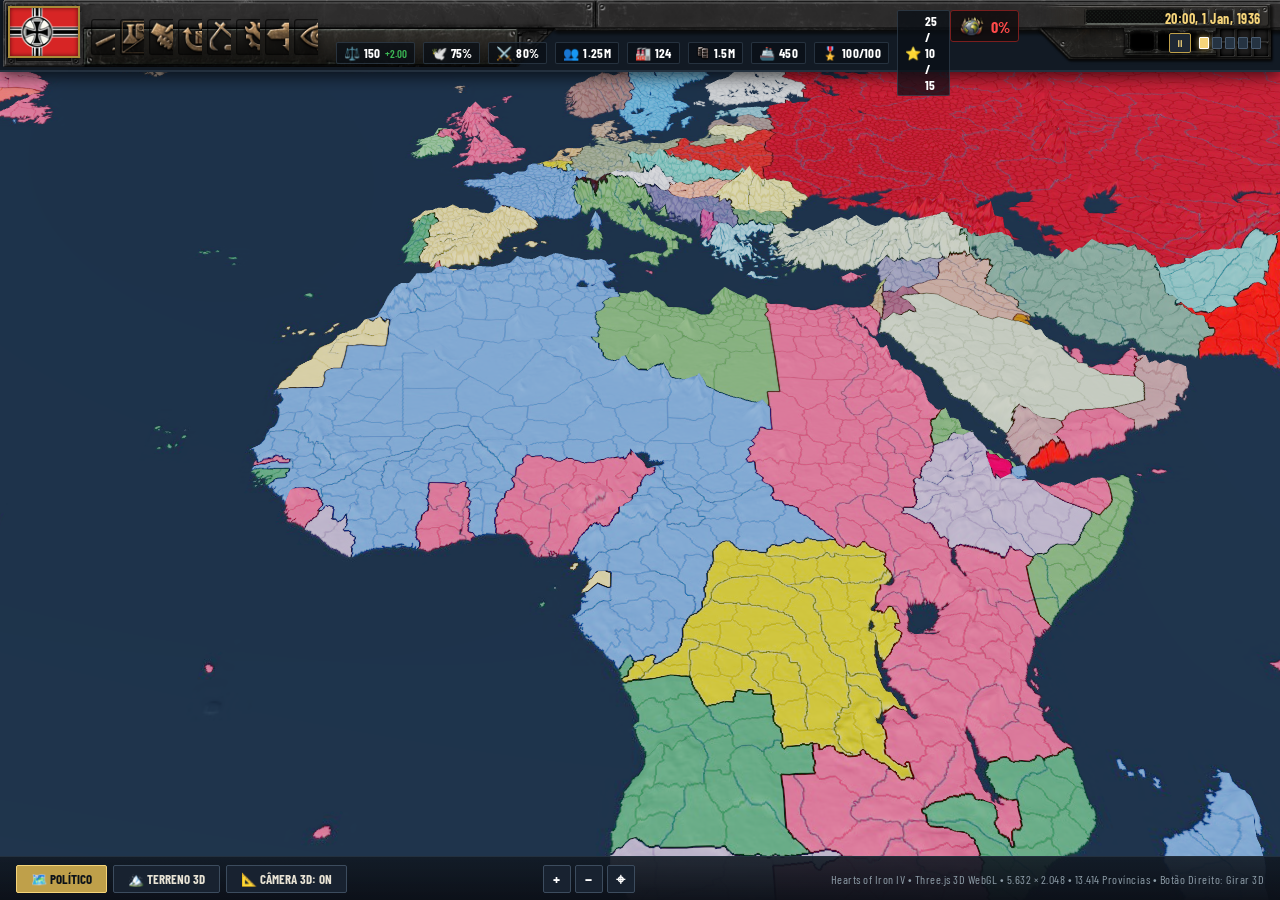
==== commit 1e0412e0: "feat: True 3D WebGL engine with Three.js, heightmap vertex displacement, Clausewitz camera, official" ====
--- a/client/index.html
+++ b/client/index.html
@@ -3,16 +3,12 @@
 <head>
   <meta charset="utf-8">
   <meta name="viewport" content="width=device-width, initial-scale=1, viewport-fit=cover">
-  <title>Hearts of Iron IV</title>
+  <title>Hearts of Iron IV - 3D Engine</title>
   <link rel="stylesheet" href="style.css">
 </head>
 <body>
-  <!-- Viewport 3D do Mapa HOI4 -->
-  <div id="map-3d-wrapper">
-    <div id="map-3d-plane">
-      <canvas id="hoi4-canvas"></canvas>
-    </div>
-  </div>
+  <!-- Viewport 3D Three.js do Mapa HOI4 -->
+  <div id="map-3d-wrapper"></div>
 
   <!-- Barra Superior Autêntica Oficial do HOI4 -->
   <header class="hoi4-topbar">
@@ -205,10 +201,12 @@
     </div>
 
     <div class="dock-info-watermark">
-      Hearts of Iron IV • Clausewitz Engine • 5.632 × 2.048 • 13.414 Províncias
+      Hearts of Iron IV • Three.js 3D WebGL • 5.632 × 2.048 • 13.414 Províncias • Botão Direito: Girar 3D
     </div>
   </footer>
 
+  <!-- Three.js 3D Engine Library -->
+  <script src="js/three.min.js"></script>
   <script src="map.js"></script>
 </body>
 </html>
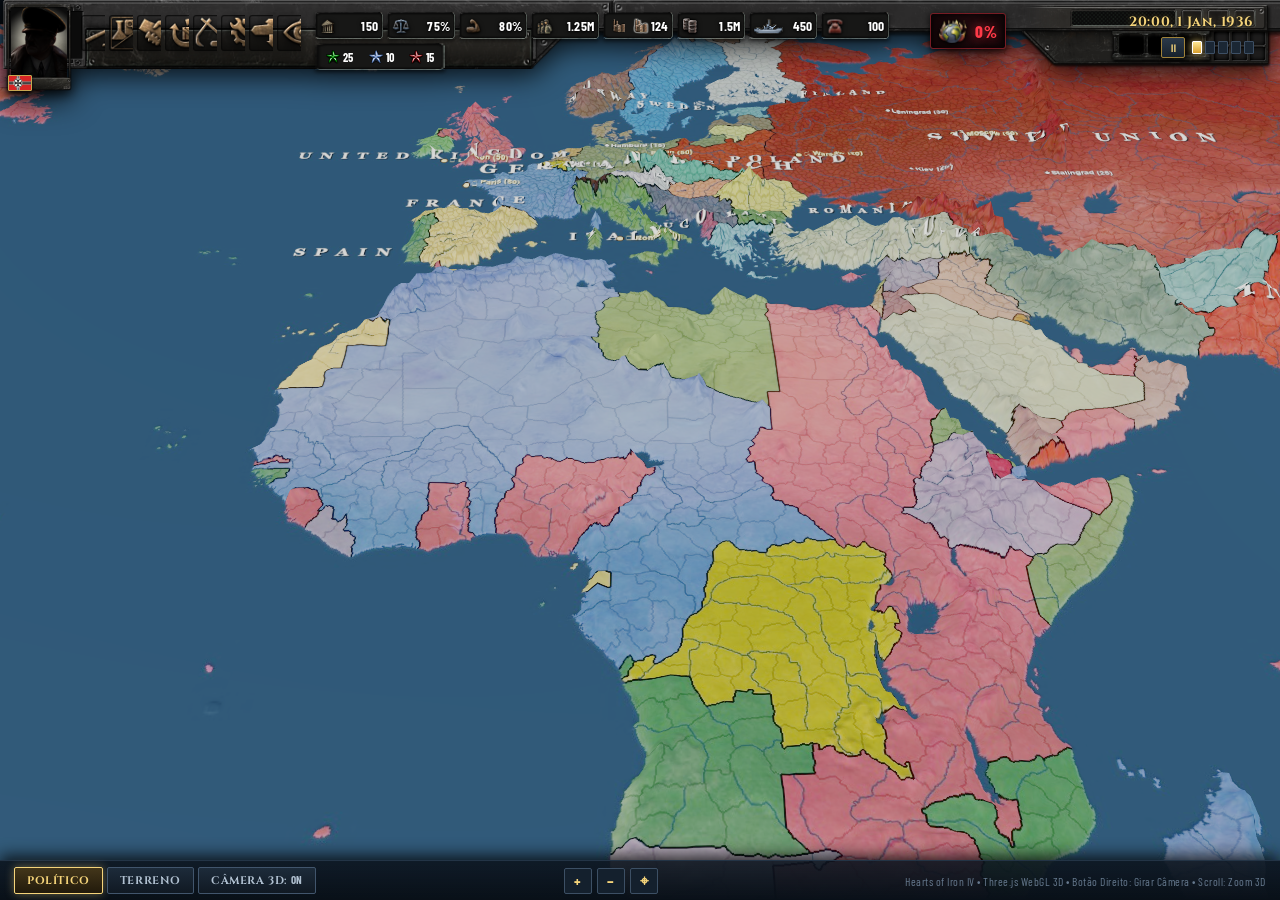
==== commit 3f345831: "feat: 1:1 authentic HOI4 master visuals, official UI assets, 3D Clausewitz engine and standalone des" ====
--- a/client/index.html
+++ b/client/index.html
@@ -3,23 +3,26 @@
 <head>
   <meta charset="utf-8">
   <meta name="viewport" content="width=device-width, initial-scale=1, viewport-fit=cover">
-  <title>Hearts of Iron IV - 3D Engine</title>
+  <title>Hearts of Iron IV</title>
   <link rel="stylesheet" href="style.css">
 </head>
 <body>
   <!-- Viewport 3D Three.js do Mapa HOI4 -->
   <div id="map-3d-wrapper"></div>
 
-  <!-- Barra Superior Autêntica Oficial do HOI4 -->
+  <!-- Barra Superior Oficial do Hearts of Iron IV -->
   <header class="hoi4-topbar">
     <div class="topbar-left">
-      <!-- Bandeira do Jogador -->
-      <div class="player-flag-box" id="player-flag-box" title="Detalhes da Nação">
-        <img src="gfx/flags/GER_fascism.png" alt="Alemanha" id="player-flag-img">
-        <div class="flag-gold-frame"></div>
-      </div>
-
-      <!-- Botões de Ação do Governo (Toolbar Oficial) -->
+      <!-- Retrato do Líder Oficial + Moldura Dourada -->
+      <div class="leader-portrait-box" id="leader-box" title="Adolf Hitler - Líder da Nação (Führer)">
+        <img src="gfx/leaders/GER_hitler.png" alt="Líder" class="leader-photo" id="player-leader-photo">
+        <img src="gfx/interface/pol_leader_frame.png" alt="Moldura" class="leader-frame">
+        <div class="flag-mini-crest">
+          <img src="gfx/flags/GER_fascism.png" alt="Bandeira" id="player-flag-mini">
+        </div>
+      </div>
+
+      <!-- Toolbar de Botões Circulares Oficiais -->
       <div class="topbar-toolbar">
         <button class="tb-btn" title="Decisões e Projetos Nacionais (Shift+Q)">
           <img src="gfx/interface/topbar_decisionview_button.png" alt="Decisões">
@@ -47,44 +50,44 @@
         </button>
       </div>
 
-      <!-- Estatísticas Oficiais do HOI4 -->
+      <!-- Caixas de Recursos Oficiais (generic_box_smallest.png) -->
       <div class="topbar-stats">
-        <div class="stat-pill" title="Poder Político (+2.00/dia)">
-          <span class="stat-ico">⚖️</span>
-          <span class="stat-text" id="val-pp">150</span>
-          <span class="stat-sub">+2.00</span>
-        </div>
-        <div class="stat-pill" title="Estabilidade Nacional">
-          <span class="stat-ico">🕊️</span>
-          <span class="stat-text" id="val-stab">75%</span>
-        </div>
-        <div class="stat-pill" title="Apoio de Guerra">
-          <span class="stat-ico">⚔️</span>
-          <span class="stat-text" id="val-war">80%</span>
-        </div>
-        <div class="stat-pill" title="População Recrutável (Manpower)">
-          <span class="stat-ico">👥</span>
-          <span class="stat-text" id="val-manpower">1.25M</span>
-        </div>
-        <div class="stat-pill" title="Fábricas Civis, Militares e Estaleiros">
-          <span class="stat-ico">🏭</span>
-          <span class="stat-text" id="val-factories">124</span>
-        </div>
-        <div class="stat-pill" title="Combustível">
-          <img src="gfx/interface/fuel_icon.png" class="stat-img" alt="Combustível">
-          <span class="stat-text" id="val-fuel">1.5M</span>
-        </div>
-        <div class="stat-pill" title="Comboios de Transporte">
-          <span class="stat-ico">🚢</span>
-          <span class="stat-text" id="val-convoys">450</span>
-        </div>
-        <div class="stat-pill" title="Poder de Comando">
-          <span class="stat-ico">🎖️</span>
-          <span class="stat-text" id="val-cp">100/100</span>
-        </div>
-        <div class="stat-pill" title="Experiência: Exército / Armada / Aeronáutica">
-          <span class="stat-ico">⭐</span>
-          <span class="stat-text" id="val-xp">25 / 10 / 15</span>
+        <div class="stat-box" title="Poder Político (+2.00/dia)">
+          <img src="gfx/interface/pol_power_icon.png" class="stat-ico" alt="PP">
+          <span class="stat-val" id="val-pp">150</span>
+        </div>
+        <div class="stat-box" title="Estabilidade Nacional">
+          <img src="gfx/interface/stability_icon.png" class="stat-ico" alt="Stab">
+          <span class="stat-val" id="val-stab">75%</span>
+        </div>
+        <div class="stat-box" title="Apoio de Guerra">
+          <img src="gfx/interface/war_support_icon.png" class="stat-ico" alt="War">
+          <span class="stat-val" id="val-war">80%</span>
+        </div>
+        <div class="stat-box" title="População Recrutável (Manpower)">
+          <img src="gfx/interface/manpower_icon.png" class="stat-ico" alt="Manpower">
+          <span class="stat-val" id="val-manpower">1.25M</span>
+        </div>
+        <div class="stat-box" title="Capacidade Industrial (Fábricas Civis, Militares e Estaleiros)">
+          <img src="gfx/interface/industrial_capacity_icon.png" class="stat-ico-wide" alt="Fábricas">
+          <span class="stat-val" id="val-factories">124</span>
+        </div>
+        <div class="stat-box" title="Combustível">
+          <img src="gfx/interface/fuel_icon.png" class="stat-ico" alt="Fuel">
+          <span class="stat-val" id="val-fuel">1.5M</span>
+        </div>
+        <div class="stat-box" title="Comboios de Transporte">
+          <img src="gfx/interface/topbar_convoys.png" class="stat-ico" alt="Convoys">
+          <span class="stat-val" id="val-convoys">450</span>
+        </div>
+        <div class="stat-box" title="Poder de Comando">
+          <img src="gfx/interface/command_power.png" class="stat-ico" alt="CP">
+          <span class="stat-val" id="val-cp">100</span>
+        </div>
+        <div class="stat-box xp-box" title="Experiência: Exército / Armada / Aeronáutica">
+          <span class="xp-item"><img src="gfx/interface/army_experience.png" alt="Army"> <b id="val-army-xp">25</b></span>
+          <span class="xp-item"><img src="gfx/interface/navy_experience.png" alt="Navy"> <b id="val-navy-xp">10</b></span>
+          <span class="xp-item"><img src="gfx/interface/air_experience.png" alt="Air"> <b id="val-air-xp">15</b></span>
         </div>
       </div>
     </div>
@@ -137,18 +140,22 @@
 
       <div class="sv-stats-row">
         <div class="sv-stat-card">
+          <img src="gfx/interface/population_icon.png" class="stat-ico-mini" alt="Pop">
           <span class="sv-stat-label">População</span>
           <strong id="st-manpower">7.26M</strong>
         </div>
         <div class="sv-stat-card">
-          <span class="sv-stat-label">Pontos de Vitória</span>
-          <strong id="st-vps">⭐ 56 VP</strong>
-        </div>
-        <div class="sv-stat-card">
+          <img src="gfx/interface/victorypoint_stateview_bg.png" class="stat-ico-mini" alt="VP">
+          <span class="sv-stat-label">Vitória</span>
+          <strong id="st-vps">56 VP</strong>
+        </div>
+        <div class="sv-stat-card">
+          <img src="gfx/interface/buildings/infrastructure.png" class="stat-ico-mini" alt="Infra">
           <span class="sv-stat-label">Infraestrutura</span>
-          <strong id="st-infra">Nível 5/5</strong>
-        </div>
-        <div class="sv-stat-card">
+          <strong id="st-infra">5/5</strong>
+        </div>
+        <div class="sv-stat-card">
+          <img src="gfx/interface/buildings/dockyard.png" class="stat-ico-mini" alt="Porto">
           <span class="sv-stat-label">Províncias</span>
           <strong id="st-prov-count">16</strong>
         </div>
@@ -157,10 +164,22 @@
       <div class="sv-buildings-block">
         <div class="sv-block-title">ESTRUTURAS & CAPACIDADE INDUSTRIAL</div>
         <div class="sv-slots-grid">
-          <div class="sv-slot" title="Fábricas Civis">🏭 <span id="st-civ-factories">4 Civis</span></div>
-          <div class="sv-slot" title="Fábricas Militares">⚔️ <span id="st-mil-factories">5 Militares</span></div>
-          <div class="sv-slot" title="Base Aérea">✈️ <span id="st-air-base">Base Aérea (6)</span></div>
-          <div class="sv-slot" title="Artilharia Antiaérea">🛡️ <span id="st-aa">Defesa AA (2)</span></div>
+          <div class="sv-slot" title="Fábricas Civis">
+            <img src="gfx/interface/buildings/industrial_complex.png" class="bld-ico" alt="Civil">
+            <span id="st-civ-factories">4 Civis</span>
+          </div>
+          <div class="sv-slot" title="Fábricas Militares">
+            <img src="gfx/interface/buildings/arms_factory.png" class="bld-ico" alt="Militar">
+            <span id="st-mil-factories">5 Militares</span>
+          </div>
+          <div class="sv-slot" title="Base Aérea">
+            <img src="gfx/interface/buildings/air_base.png" class="bld-ico" alt="Aéreo">
+            <span id="st-air-base">Base Aérea (6)</span>
+          </div>
+          <div class="sv-slot" title="Artilharia Antiaérea">
+            <img src="gfx/interface/buildings/anti_air_building.png" class="bld-ico" alt="AA">
+            <span id="st-aa">Defesa AA (2)</span>
+          </div>
         </div>
       </div>
 
@@ -177,20 +196,20 @@
       <img src="gfx/flags/GER_fascism.png" id="tt-flag-img" class="tt-flag" alt="">
       <span class="tt-title" id="tt-state">Brandenburg</span>
     </div>
-    <div class="tt-body" id="tt-sub">German Reich • Província #6521 • ⭐ 50 VP (Berlin)</div>
+    <div class="tt-body" id="tt-sub">German Reich • Província #6521</div>
   </div>
 
   <!-- Dock Inferior de Modos de Mapa e Controles de Câmera 3D -->
   <footer class="hoi4-bottom-dock">
     <div class="dock-mapmodes">
       <button class="dock-btn active" id="mode-political" title="Modo de Mapa Político Oficial (F1)">
-        <span class="dock-btn-icon">🗺️</span> POLÍTICO
+        POLÍTICO
       </button>
       <button class="dock-btn" id="mode-terrain" title="Modo de Relevo e Terreno de Satélite Oficial (F2)">
-        <span class="dock-btn-icon">🏔️</span> TERRENO 3D
+        TERRENO
       </button>
-      <button class="dock-btn" id="btn-toggle-3d" title="Alternar Inclinação de Perspectiva 3D (T)">
-        <span class="dock-btn-icon">📐</span> CÂMERA 3D: <span id="lbl-3d-status">ON</span>
+      <button class="dock-btn" id="btn-toggle-3d" title="Alternar Câmera 3D Inclinada (T)">
+        CÂMERA 3D: <span id="lbl-3d-status">ON</span>
       </button>
     </div>
 
@@ -201,11 +220,10 @@
     </div>
 
     <div class="dock-info-watermark">
-      Hearts of Iron IV • Three.js 3D WebGL • 5.632 × 2.048 • 13.414 Províncias • Botão Direito: Girar 3D
+      Hearts of Iron IV • Three.js WebGL 3D • Botão Direito: Girar Câmera • Scroll: Zoom 3D
     </div>
   </footer>
 
-  <!-- Three.js 3D Engine Library -->
   <script src="js/three.min.js"></script>
   <script src="map.js"></script>
 </body>
--- a/client/style.css
+++ b/client/style.css
@@ -1,14 +1,21 @@
-/* Hearts of Iron IV Official Theme Stylesheet */
-@import url('https://fonts.googleapis.com/css2?family=Barlow+Condensed:ital,wght@0,400;0,500;0,600;0,700;1,500&display=swap');
+/* ==========================================================================
+   Hearts of Iron IV - Official 1:1 Interface Styling
+   Clausewitz Engine Aesthetic - Paradox Interactive Authentic Design
+   ========================================================================== */
+
+@import url('https://fonts.googleapis.com/css2?family=Cinzel:wght@600;700;800;900&family=Barlow+Condensed:ital,wght@0,400;0,500;0,600;0,700;1,500&display=swap');
 
 :root {
-  --hoi4-font: 'Barlow Condensed', sans-serif;
+  --hoi4-font-ui: 'Barlow Condensed', -apple-system, BlinkMacSystemFont, 'Segoe UI', Roboto, sans-serif;
+  --hoi4-font-title: 'Cinzel', 'Trajan Pro', Georgia, serif;
   --gold-title: #f5d47a;
-  --gold-border: #bfa04a;
-  --gold-dark: #826a28;
-  --text-main: #e8e3d5;
-  --text-muted: #8e9da8;
-  --panel-bg: rgba(14, 20, 28, 0.96);
+  --gold-glow: #e8c050;
+  --gold-border: #9f823a;
+  --gold-dark: #5c4a1e;
+  --text-main: #ece6d8;
+  --text-dim: #97a3b0;
+  --text-green: #4ade80;
+  --text-red: #ef4444;
 }
 
 * {
@@ -16,242 +23,319 @@
   margin: 0;
   padding: 0;
   user-select: none;
-  font-family: var(--hoi4-font);
+  -webkit-user-drag: none;
+  font-family: var(--hoi4-font-ui);
 }
 
 html, body {
-  width: 100%;
-  height: 100%;
+  width: 100vw;
+  height: 100vh;
   overflow: hidden;
-  background-color: #060c12;
+  background-color: #050b11;
   color: var(--text-main);
-}
-
-/* ─── 3D VIEWPORT E CÂMERA CLOUSEWITZ ─── */
+  position: relative;
+}
+
+/* ─── 3D VIEWPORT CONTAINER ─── */
 #map-3d-wrapper {
+  position: absolute;
+  top: 0;
+  left: 0;
+  width: 100vw;
+  height: 100vh;
+  z-index: 1;
+  cursor: grab;
+}
+
+#map-3d-wrapper:active {
+  cursor: grabbing;
+}
+
+#map-3d-wrapper canvas {
+  display: block;
+  width: 100% !important;
+  height: 100% !important;
+}
+
+/* ─── BARRA SUPERIOR (TOPBAR) OFICIAL DO HOI4 ─── */
+.hoi4-topbar {
   position: fixed;
-  inset: 0;
-  perspective: 1200px;
-  perspective-origin: 50% 50%;
-  overflow: hidden;
-  background: #070e17;
-}
-
-#map-3d-plane {
-  width: 100%;
-  height: 100%;
-  transform-style: preserve-3d;
-  transform-origin: 50% 50%;
-  will-change: transform;
-}
-
-#hoi4-canvas {
+  top: 0;
+  left: 0;
+  right: 0;
+  height: 74px;
+  background: url('gfx/interface/topbar_bg.png') repeat-x top left;
+  background-size: auto 74px;
+  display: flex;
+  justify-content: space-between;
+  align-items: flex-start;
+  padding: 2px 8px 0 6px;
+  z-index: 100;
+  pointer-events: auto;
+  filter: drop-shadow(0 6px 14px rgba(0, 0, 0, 0.85));
+}
+
+.topbar-left {
+  display: flex;
+  align-items: flex-start;
+  gap: 8px;
+}
+
+/* Retrato do Líder com Moldura Dourada Oficial */
+.leader-portrait-box {
+  position: relative;
+  width: 66px;
+  height: 88px;
+  margin-top: 1px;
+  cursor: pointer;
+  flex-shrink: 0;
+  transition: transform 0.12s ease;
+}
+
+.leader-portrait-box:hover {
+  transform: scale(1.03);
+}
+
+.leader-photo {
+  position: absolute;
+  top: 4px;
+  left: 5px;
+  width: 56px;
+  height: 76px;
+  object-fit: cover;
+  border-radius: 2px;
+  box-shadow: inset 0 0 10px rgba(0, 0, 0, 0.8);
+}
+
+.leader-frame {
   position: absolute;
   top: 0;
   left: 0;
   width: 100%;
   height: 100%;
-  cursor: grab;
-  touch-action: none;
-}
-
-#hoi4-canvas:active {
-  cursor: grabbing;
-}
-
-/* ─── BARRA SUPERIOR OFICIAL HOI4 ─── */
-.hoi4-topbar {
-  position: fixed;
-  top: 0;
-  left: 0;
-  right: 0;
-  height: 72px;
-  background: url('gfx/interface/topbar_bg.png') no-repeat left top;
-  background-size: auto 72px;
-  background-color: #121a24;
-  display: flex;
-  justify-content: space-between;
-  align-items: flex-start;
-  padding: 4px 10px 0 8px;
-  z-index: 100;
-  border-bottom: 2px solid #23303e;
-  box-shadow: 0 4px 16px rgba(0, 0, 0, 0.7);
-}
-
-.topbar-left {
-  display: flex;
-  align-items: flex-start;
-  gap: 10px;
-}
-
-/* Bandeira do Jogador */
-.player-flag-box {
-  position: relative;
-  width: 76px;
-  height: 52px;
-  cursor: pointer;
-  margin-top: 2px;
-  box-shadow: 0 2px 8px rgba(0, 0, 0, 0.8);
-  border: 2px solid #a88a38;
-}
-
-.player-flag-box img {
+  pointer-events: none;
+  filter: drop-shadow(0 3px 6px rgba(0,0,0,0.85));
+}
+
+.flag-mini-crest {
+  position: absolute;
+  bottom: 0px;
+  left: 2px;
+  width: 24px;
+  height: 16px;
+  border: 1px solid #c7a750;
+  box-shadow: 0 2px 4px rgba(0,0,0,0.9);
+  overflow: hidden;
+  border-radius: 1px;
+}
+
+.flag-mini-crest img {
   width: 100%;
   height: 100%;
   object-fit: cover;
   display: block;
 }
 
-.flag-gold-frame {
-  position: absolute;
-  inset: 0;
-  box-shadow: inset 0 0 4px rgba(0, 0, 0, 0.6);
-  pointer-events: none;
-}
-
-/* Toolbar de Botões Redondos Oficiais */
+/* Toolbar de Botões Circulares Oficiais */
 .topbar-toolbar {
   display: flex;
-  gap: 4px;
-  margin-top: 14px;
+  gap: 3px;
+  margin-top: 12px;
 }
 
 .tb-btn {
   background: none;
   border: none;
+  padding: 0;
   cursor: pointer;
-  padding: 0;
+  outline: none;
   display: flex;
   align-items: center;
   justify-content: center;
-  transition: transform 0.1s, filter 0.1s;
+  transition: transform 0.1s ease, filter 0.15s ease;
 }
 
 .tb-btn img {
   height: 38px;
-  display: block;
-  filter: drop-shadow(0 2px 4px rgba(0,0,0,0.6));
+  width: auto;
+  display: block;
+  filter: drop-shadow(0 2px 4px rgba(0,0,0,0.7));
 }
 
 .tb-btn:hover {
-  transform: translateY(-2px);
-  filter: brightness(1.2);
+  transform: translateY(-2px) scale(1.06);
+  filter: brightness(1.22) drop-shadow(0 4px 8px rgba(245, 212, 122, 0.35));
 }
 
 .tb-btn:active {
   transform: translateY(1px);
 }
 
-/* Estatísticas Oficiais */
+/* Caixas de Estatísticas / Recursos Oficiais */
 .topbar-stats {
   display: flex;
   align-items: center;
-  gap: 8px;
-  margin-top: 6px;
-  margin-left: 8px;
-}
-
-.stat-pill {
-  display: flex;
-  align-items: center;
+  flex-wrap: wrap;
   gap: 4px;
-  background: rgba(10, 15, 22, 0.75);
-  border: 1px solid rgba(80, 100, 120, 0.4);
-  padding: 2px 7px;
-  border-radius: 2px;
-  font-size: 13px;
+  margin-top: 10px;
+  margin-left: 6px;
+}
+
+.stat-box {
+  position: relative;
+  min-width: 68px;
+  height: 27px;
+  background: url('gfx/interface/generic_box_smallest.png') no-repeat center center;
+  background-size: 100% 100%;
+  display: flex;
+  align-items: center;
+  justify-content: space-between;
+  padding: 0 5px 0 4px;
   cursor: default;
+  box-shadow: 0 2px 4px rgba(0,0,0,0.6);
+  transition: filter 0.1s ease;
+}
+
+.stat-box:hover {
+  filter: brightness(1.15);
 }
 
 .stat-ico {
-  font-size: 13px;
-}
-
-.stat-img {
-  height: 14px;
-  display: inline-block;
-}
-
-.stat-text {
+  height: 18px;
+  width: auto;
+  display: block;
+  flex-shrink: 0;
+  filter: drop-shadow(0 1px 2px rgba(0,0,0,0.8));
+}
+
+.stat-ico-wide {
+  height: 18px;
+  width: auto;
+  display: block;
+  flex-shrink: 0;
+}
+
+.stat-val {
+  font-size: 13.5px;
+  font-weight: 700;
+  color: #ffffff;
+  letter-spacing: 0.3px;
+  text-shadow: 0 1px 2px #000, 0 0 4px rgba(0,0,0,0.9);
+}
+
+/* Caixa de Experiência Tripla (Army / Navy / Air) */
+.xp-box {
+  min-width: 130px;
+  display: flex;
+  justify-content: space-around;
+  gap: 5px;
+  padding: 0 6px;
+}
+
+.xp-item {
+  display: flex;
+  align-items: center;
+  gap: 3px;
+  font-size: 12px;
   font-weight: 700;
   color: #fff;
-  letter-spacing: 0.3px;
-}
-
-.stat-sub {
-  font-size: 11px;
-  color: #3bb854;
-  font-weight: 600;
-}
-
-/* Lado Direito: Tensão e Relógio */
+}
+
+.xp-item img {
+  height: 14px;
+  width: auto;
+  display: block;
+}
+
+/* Lado Direito: Tensão Mundial e Relógio */
 .topbar-right {
   display: flex;
   align-items: flex-start;
-  gap: 16px;
+  gap: 12px;
+  margin-top: 3px;
 }
 
 .world-tension-container {
   display: flex;
   align-items: center;
   gap: 6px;
-  background: rgba(18, 12, 14, 0.85);
-  border: 1px solid #7a1e1e;
-  padding: 4px 8px;
+  background: radial-gradient(circle at center, #240b0f 0%, #110507 100%);
+  border: 1px solid #781c24;
+  box-shadow: inset 0 0 6px rgba(0,0,0,0.9), 0 2px 6px rgba(0,0,0,0.8);
+  padding: 3px 8px 3px 6px;
   border-radius: 3px;
-  margin-top: 6px;
+  margin-top: 8px;
   cursor: pointer;
+  transition: transform 0.1s, border-color 0.15s;
+}
+
+.world-tension-container:hover {
+  transform: scale(1.04);
+  border-color: #ba2836;
 }
 
 .tension-icon {
-  height: 22px;
+  height: 28px;
+  width: auto;
+  display: block;
+  filter: drop-shadow(0 2px 4px rgba(0,0,0,0.9));
 }
 
 .tension-number {
-  font-size: 16px;
-  font-weight: 700;
-  color: #ff4a4a;
-}
-
-/* Overlay Oficial da Data (topbar_date_overlay.png) */
+  font-family: var(--hoi4-font-ui);
+  font-size: 17px;
+  font-weight: 800;
+  color: #ff3a48;
+  letter-spacing: 0.5px;
+  text-shadow: 0 0 8px rgba(255, 58, 72, 0.6), 0 1px 3px #000;
+}
+
+/* Relógio e Velocidade Oficial (topbar_date_overlay.png) */
 .topbar-clock-overlay {
-  width: 240px;
-  height: 64px;
+  width: 254px;
+  height: 68px;
   background: url('gfx/interface/topbar_date_overlay.png') no-repeat right top;
-  background-size: 240px auto;
+  background-size: 254px auto;
   display: flex;
   flex-direction: column;
   align-items: flex-end;
-  padding: 6px 14px 0 0;
+  padding: 8px 18px 0 0;
 }
 
 .clock-date-line {
-  font-size: 14px;
+  font-family: var(--hoi4-font-title);
+  font-size: 13.5px;
   font-weight: 700;
   color: var(--gold-title);
-  letter-spacing: 0.5px;
-  text-shadow: 0 1px 3px rgba(0,0,0,0.9);
+  letter-spacing: 0.6px;
+  text-shadow: 0 1px 3px rgba(0,0,0,0.95), 0 0 6px rgba(245, 212, 122, 0.4);
 }
 
 .clock-controls-row {
   display: flex;
   align-items: center;
-  gap: 8px;
+  gap: 7px;
   margin-top: 6px;
 }
 
 .clock-pause-btn {
-  background: #1e2834;
+  background: linear-gradient(to bottom, #2b3949 0%, #17212c 100%);
   border: 1px solid var(--gold-border);
   color: var(--gold-title);
-  width: 22px;
-  height: 20px;
-  font-size: 10px;
+  width: 24px;
+  height: 21px;
+  font-size: 11px;
   cursor: pointer;
   display: flex;
   align-items: center;
   justify-content: center;
   border-radius: 2px;
+  box-shadow: 0 2px 4px rgba(0,0,0,0.7);
+  transition: filter 0.1s;
+}
+
+.clock-pause-btn:hover {
+  filter: brightness(1.2);
 }
 
 .speed-step-indicator {
@@ -262,32 +346,41 @@
 .speed-step-indicator .pip {
   display: inline-block;
   width: 10px;
-  height: 12px;
-  background: #253342;
-  border: 1px solid #4a5c70;
+  height: 13px;
+  background: #1b2734;
+  border: 1px solid #3d4f64;
   cursor: pointer;
   border-radius: 1px;
+  transition: background 0.1s, box-shadow 0.15s;
 }
 
 .speed-step-indicator .pip.active {
-  background: var(--gold-title);
-  border-color: #fff;
-  box-shadow: 0 0 6px rgba(245, 212, 122, 0.8);
+  background: linear-gradient(to bottom, #ffe894 0%, #d89f2d 100%);
+  border-color: #ffffff;
+  box-shadow: 0 0 8px rgba(245, 212, 122, 0.9);
 }
 
 /* ─── JANELA OFICIAL DE ESTADO (stateview_bg.png) ─── */
 .hoi4-stateview {
   position: fixed;
-  top: 80px;
-  left: 12px;
+  top: 86px;
+  left: 14px;
   width: 440px;
-  height: 520px;
+  height: 560px;
   background: url('gfx/interface/stateview_bg.png') no-repeat left top;
   background-size: 100% 100%;
-  box-shadow: 0 12px 36px rgba(0, 0, 0, 0.85);
+  box-shadow: 0 16px 48px rgba(0, 0, 0, 0.95), 0 0 20px rgba(0, 0, 0, 0.8);
   z-index: 95;
   display: none;
   flex-direction: column;
+  border-radius: 2px;
+  pointer-events: auto;
+  animation: svFadeIn 0.15s ease-out;
+}
+
+@keyframes svFadeIn {
+  from { opacity: 0; transform: translateY(-8px); }
+  to { opacity: 1; transform: translateY(0); }
 }
 
 .hoi4-stateview.open {
@@ -295,7 +388,7 @@
 }
 
 .stateview-inner {
-  padding: 14px 18px;
+  padding: 16px 20px;
   height: 100%;
   display: flex;
   flex-direction: column;
@@ -305,59 +398,70 @@
   display: flex;
   justify-content: space-between;
   align-items: flex-start;
-  margin-bottom: 8px;
+  border-bottom: 2px solid var(--gold-dark);
+  padding-bottom: 6px;
+  margin-bottom: 12px;
 }
 
 .sv-title-area h2 {
-  font-size: 24px;
-  font-weight: 700;
-  color: var(--gold-title);
-  letter-spacing: 0.6px;
-  text-shadow: 0 2px 4px rgba(0,0,0,0.8);
+  font-family: var(--hoi4-font-title);
+  font-size: 20px;
+  color: var(--gold-title);
+  text-shadow: 0 2px 4px #000;
+  letter-spacing: 0.8px;
 }
 
 .sv-category {
   font-size: 12px;
-  color: var(--text-muted);
+  color: var(--text-dim);
   text-transform: uppercase;
-  letter-spacing: 0.5px;
+  letter-spacing: 1px;
 }
 
 .sv-close-btn {
-  background: none;
-  border: none;
-  color: var(--text-muted);
-  font-size: 18px;
+  background: #1e2834;
+  border: 1px solid var(--gold-border);
+  color: var(--gold-title);
+  width: 24px;
+  height: 24px;
+  font-size: 13px;
   cursor: pointer;
-  font-weight: 700;
+  display: flex;
+  align-items: center;
+  justify-content: center;
+  border-radius: 2px;
+  transition: background 0.1s;
 }
 
 .sv-close-btn:hover {
+  background: #781c24;
   color: #fff;
+  border-color: #ff3a48;
 }
 
 .sv-owner-section {
   display: flex;
   align-items: center;
   gap: 12px;
-  background: rgba(8, 12, 18, 0.7);
-  border: 1px solid rgba(80, 100, 120, 0.4);
+  background: rgba(14, 21, 30, 0.7);
   padding: 8px 12px;
-  border-radius: 3px;
-  margin-bottom: 10px;
+  border: 1px solid rgba(120, 140, 160, 0.3);
+  margin-bottom: 12px;
 }
 
 .sv-flag-frame {
-  width: 56px;
+  width: 58px;
   height: 38px;
-  border: 1px solid var(--gold-border);
-  box-shadow: 0 2px 6px rgba(0,0,0,0.6);
+  border: 2px solid var(--gold-border);
+  box-shadow: 0 2px 6px rgba(0,0,0,0.8);
+  flex-shrink: 0;
 }
 
 .sv-flag-frame img {
   width: 100%;
   height: 100%;
   object-fit: cover;
+  display: block;
 }
 
 .sv-owner-text {
@@ -367,206 +471,254 @@
 
 .sv-owner-label {
   font-size: 11px;
-  color: var(--text-muted);
+  color: var(--text-dim);
+  text-transform: uppercase;
 }
 
 .sv-owner-text h3 {
   font-size: 17px;
-  color: #fff;
+  color: #ffffff;
   font-weight: 700;
+  letter-spacing: 0.4px;
 }
 
 .sv-demilitarized {
-  font-size: 11px;
-  color: #55aa77;
+  font-size: 11.5px;
+  color: var(--text-green);
+  font-weight: 600;
 }
 
 .sv-stats-row {
   display: grid;
   grid-template-columns: repeat(4, 1fr);
   gap: 6px;
-  margin-bottom: 12px;
+  margin-bottom: 14px;
 }
 
 .sv-stat-card {
-  background: rgba(14, 20, 28, 0.8);
-  border: 1px solid rgba(60, 76, 94, 0.4);
-  padding: 6px 8px;
-  border-radius: 2px;
+  background: rgba(18, 26, 36, 0.85);
+  border: 1px solid rgba(90, 110, 130, 0.35);
+  padding: 6px 4px;
+  display: flex;
+  flex-direction: column;
+  align-items: center;
   text-align: center;
 }
 
+.stat-ico-mini {
+  height: 18px;
+  width: auto;
+  margin-bottom: 3px;
+  filter: drop-shadow(0 1px 2px rgba(0,0,0,0.8));
+}
+
+.bld-ico {
+  height: 24px;
+  width: auto;
+  display: block;
+  flex-shrink: 0;
+  filter: drop-shadow(0 1px 3px rgba(0,0,0,0.8));
+}
+
 .sv-stat-label {
-  display: block;
-  font-size: 10px;
-  color: var(--text-muted);
+  font-size: 10.5px;
+  color: var(--text-dim);
   text-transform: uppercase;
+  margin-bottom: 2px;
 }
 
 .sv-stat-card strong {
   font-size: 14px;
   color: var(--gold-title);
-}
-
-.sv-buildings-block, .sv-vp-cities-block {
-  background: rgba(10, 14, 20, 0.65);
-  border: 1px solid rgba(60, 76, 94, 0.35);
-  padding: 8px 10px;
-  border-radius: 2px;
+  font-weight: 700;
+}
+
+.sv-block-title {
+  font-family: var(--hoi4-font-title);
+  font-size: 11.5px;
+  color: var(--gold-title);
+  letter-spacing: 0.8px;
+  border-bottom: 1px solid rgba(159, 130, 58, 0.4);
+  padding-bottom: 3px;
   margin-bottom: 8px;
 }
 
-.sv-block-title {
-  font-size: 11px;
-  color: var(--gold-border);
-  font-weight: 700;
-  letter-spacing: 0.5px;
-  margin-bottom: 6px;
+.sv-buildings-block {
+  margin-bottom: 12px;
 }
 
 .sv-slots-grid {
   display: grid;
   grid-template-columns: 1fr 1fr;
-  gap: 4px;
+  gap: 6px;
 }
 
 .sv-slot {
-  font-size: 12px;
-  background: rgba(16, 24, 34, 0.6);
-  padding: 4px 6px;
-  border-radius: 2px;
+  background: rgba(15, 22, 32, 0.85);
+  border: 1px solid rgba(80, 100, 120, 0.35);
+  padding: 5px 8px;
+  font-size: 13px;
+  color: #fff;
+  display: flex;
+  align-items: center;
+  gap: 6px;
+}
+
+.sv-vp-cities-block {
+  flex: 1;
+  overflow: hidden;
+  display: flex;
+  flex-direction: column;
 }
 
 .sv-vp-list {
   list-style: none;
-  max-height: 100px;
   overflow-y: auto;
+  max-height: 120px;
+  padding-right: 4px;
 }
 
 .sv-vp-list li {
-  font-size: 13px;
   display: flex;
   justify-content: space-between;
-  padding: 3px 0;
-  border-bottom: 1px solid rgba(60, 76, 94, 0.2);
+  align-items: center;
+  padding: 4px 6px;
+  background: rgba(12, 18, 26, 0.65);
+  border-bottom: 1px solid rgba(255, 255, 255, 0.05);
+  font-size: 12.5px;
 }
 
 .sv-vp-list li strong {
   color: var(--gold-title);
 }
 
-/* ─── HOI4 TOOLTIP ─── */
+/* ─── TOOLTIP AUTÊNTICO DO HOI4 ─── */
 .hoi4-tooltip {
   position: fixed;
+  z-index: 1000;
   pointer-events: none;
-  background: rgba(12, 18, 26, 0.95);
+  background: radial-gradient(circle at top left, #1c2634 0%, #0c141d 100%);
   border: 1px solid var(--gold-border);
-  box-shadow: 0 4px 16px rgba(0, 0, 0, 0.8);
-  padding: 6px 12px;
+  box-shadow: 0 8px 24px rgba(0, 0, 0, 0.9), inset 0 0 6px rgba(0, 0, 0, 0.8);
+  padding: 8px 12px;
   border-radius: 2px;
-  z-index: 120;
-  opacity: 0;
-  transform: translate(14px, 14px);
-  transition: opacity 0.08s ease;
+  display: none;
+  flex-direction: column;
+  gap: 3px;
+  max-width: 320px;
 }
 
 .hoi4-tooltip.visible {
-  opacity: 1;
+  display: flex;
 }
 
 .tt-header {
   display: flex;
   align-items: center;
-  gap: 6px;
-  margin-bottom: 2px;
+  gap: 8px;
 }
 
 .tt-flag {
-  width: 20px;
-  height: 14px;
+  width: 24px;
+  height: 16px;
+  border: 1px solid var(--gold-border);
   object-fit: cover;
-  border: 1px solid var(--gold-border);
+  flex-shrink: 0;
 }
 
 .tt-title {
+  font-family: var(--hoi4-font-title);
   font-size: 15px;
+  color: var(--gold-title);
   font-weight: 700;
-  color: var(--gold-title);
+  letter-spacing: 0.5px;
+  text-shadow: 0 1px 3px #000;
 }
 
 .tt-body {
   font-size: 12px;
-  color: var(--text-main);
-}
-
-/* ─── DOCK INFERIOR ─── */
+  color: #cfd8dc;
+  letter-spacing: 0.3px;
+}
+
+/* ─── DOCK INFERIOR (MAPMODES & CONTROLES) ─── */
 .hoi4-bottom-dock {
   position: fixed;
   bottom: 0;
   left: 0;
   right: 0;
-  height: 44px;
-  background: linear-gradient(0deg, rgba(12, 16, 24, 0.98) 0%, rgba(18, 26, 36, 0.9) 100%);
-  border-top: 1px solid #23303e;
-  display: flex;
+  height: 40px;
+  background: linear-gradient(to top, #091018 0%, rgba(12, 20, 30, 0.9) 100%);
+  border-top: 1px solid #233446;
+  display: flex;
+  align-items: center;
   justify-content: space-between;
-  align-items: center;
-  padding: 0 16px;
-  z-index: 100;
+  padding: 0 14px;
+  z-index: 90;
+  pointer-events: auto;
+  box-shadow: 0 -4px 16px rgba(0,0,0,0.8);
 }
 
 .dock-mapmodes {
   display: flex;
-  gap: 6px;
+  gap: 4px;
 }
 
 .dock-btn {
-  background: #182230;
-  border: 1px solid #3c4c5e;
-  color: var(--text-main);
-  padding: 5px 14px;
-  font-size: 13px;
+  background: linear-gradient(to bottom, #1d2b3a 0%, #101923 100%);
+  border: 1px solid #41556c;
+  color: #b0c0d0;
+  font-family: var(--hoi4-font-title);
+  font-size: 11px;
   font-weight: 700;
+  letter-spacing: 0.6px;
+  padding: 5px 12px;
+  border-radius: 2px;
+  cursor: pointer;
+  transition: all 0.12s ease;
+}
+
+.dock-btn:hover {
+  background: linear-gradient(to bottom, #2b3d52 0%, #162432 100%);
+  color: #fff;
+  border-color: var(--gold-border);
+}
+
+.dock-btn.active {
+  background: linear-gradient(to bottom, #43361a 0%, #221a0b 100%);
+  border-color: var(--gold-title);
+  color: var(--gold-title);
+  box-shadow: 0 0 10px rgba(245, 212, 122, 0.4);
+}
+
+.dock-camera-controls {
+  display: flex;
+  gap: 5px;
+}
+
+.camera-btn {
+  background: #14202d;
+  border: 1px solid #3c4f64;
+  color: var(--gold-title);
+  font-size: 15px;
+  font-weight: bold;
+  width: 28px;
+  height: 26px;
+  display: flex;
+  align-items: center;
+  justify-content: center;
   cursor: pointer;
   border-radius: 2px;
-  transition: all 0.15s;
-}
-
-.dock-btn:hover {
+  transition: filter 0.1s;
+}
+
+.camera-btn:hover {
+  filter: brightness(1.25);
   border-color: var(--gold-border);
-  background: #243244;
-}
-
-.dock-btn.active {
-  background: var(--gold-border);
-  color: #0b1219;
-  border-color: var(--gold-title);
-}
-
-.dock-camera-controls {
-  display: flex;
-  gap: 4px;
-}
-
-.camera-btn {
-  background: #182230;
-  border: 1px solid #3c4c5e;
-  color: #fff;
-  width: 28px;
-  height: 28px;
-  font-size: 16px;
-  font-weight: 700;
-  cursor: pointer;
-  border-radius: 2px;
-}
-
-.camera-btn:hover {
-  border-color: var(--gold-border);
-  background: #243244;
 }
 
 .dock-info-watermark {
-  font-size: 12px;
-  color: var(--text-muted);
+  font-size: 11.5px;
+  color: #66798e;
   letter-spacing: 0.5px;
 }
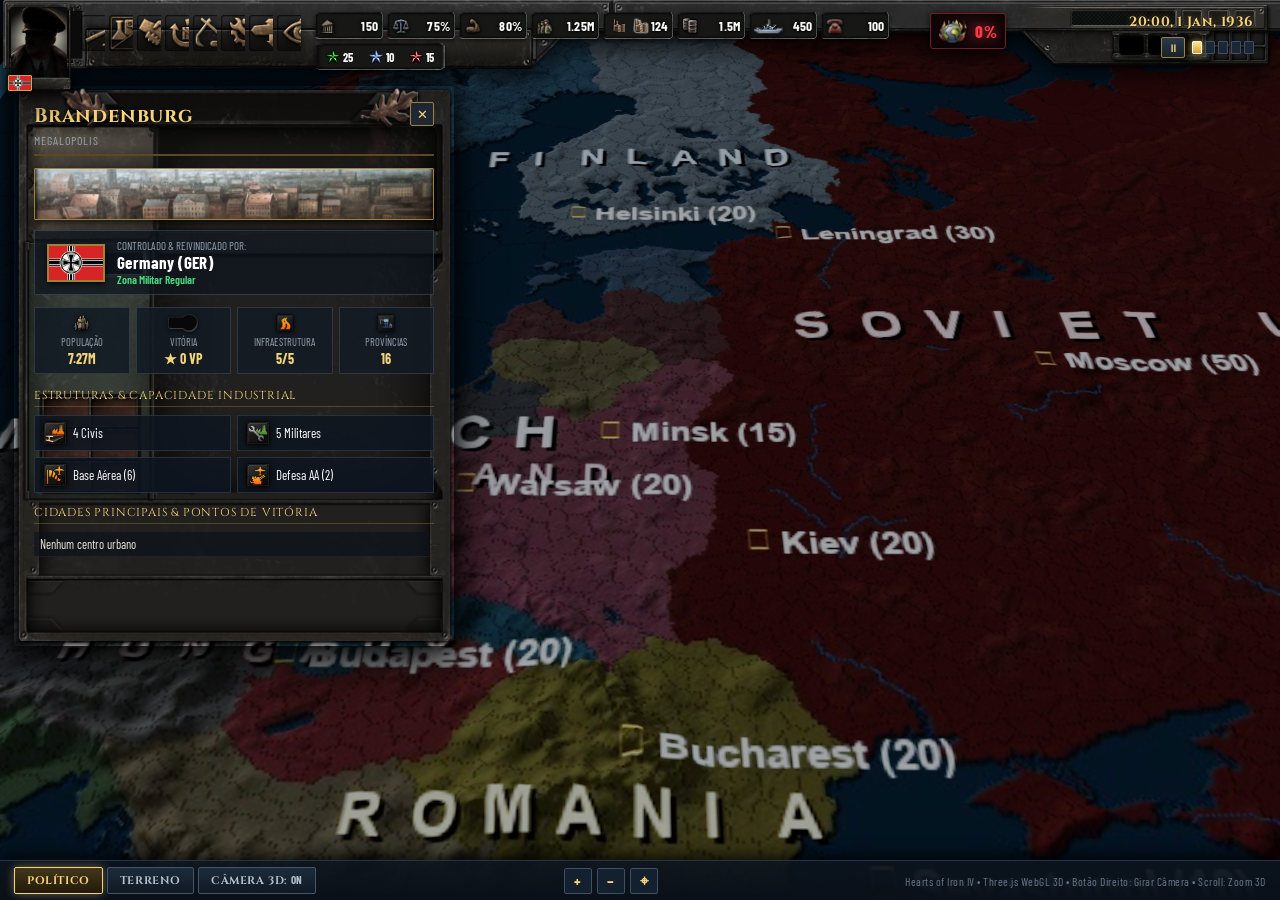
==== commit c9984ab9: "feat: reduce map to focused theater (GER, SOV, HUN, ROM, FIN), 1:1 province raycasting and selection" ====
--- a/client/index.html
+++ b/client/index.html
@@ -126,6 +126,9 @@
         </div>
         <button class="sv-close-btn" id="btn-close-state">✕</button>
       </div>
+
+      <!-- Card Ilustrado do Terreno Oficial (Plano, Floresta, Montanha, etc.) -->
+      <img id="st-terrain-banner" class="sv-terrain-card" src="gfx/interface/terrains/terrain_urban.png" alt="Terreno da Província">
 
       <div class="sv-owner-section">
         <div class="sv-flag-frame">
--- a/client/style.css
+++ b/client/style.css
@@ -439,6 +439,17 @@
   border-color: #ff3a48;
 }
 
+.sv-terrain-card {
+  width: 100%;
+  height: 52px;
+  object-fit: cover;
+  border: 1px solid var(--gold-border);
+  box-shadow: inset 0 0 6px rgba(0,0,0,0.8), 0 2px 6px rgba(0,0,0,0.7);
+  margin-bottom: 10px;
+  border-radius: 1px;
+  display: block;
+}
+
 .sv-owner-section {
   display: flex;
   align-items: center;
